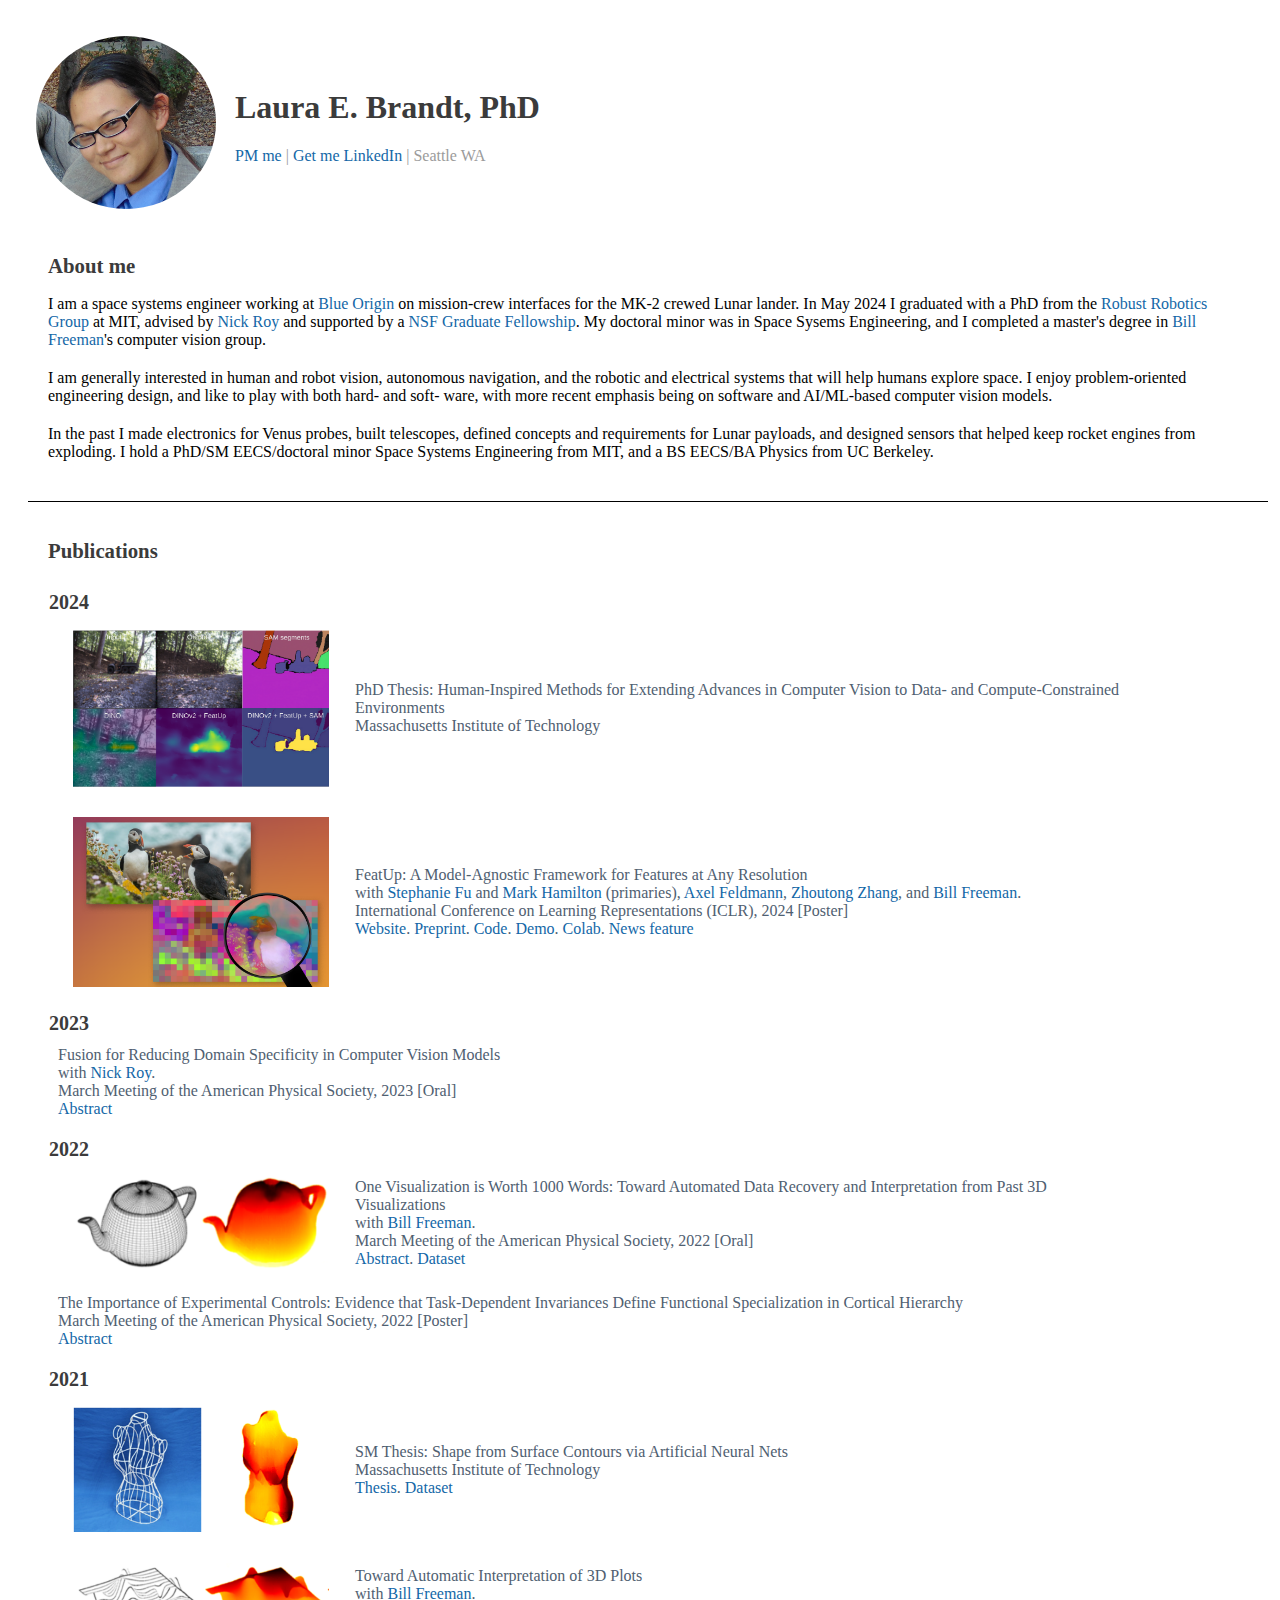
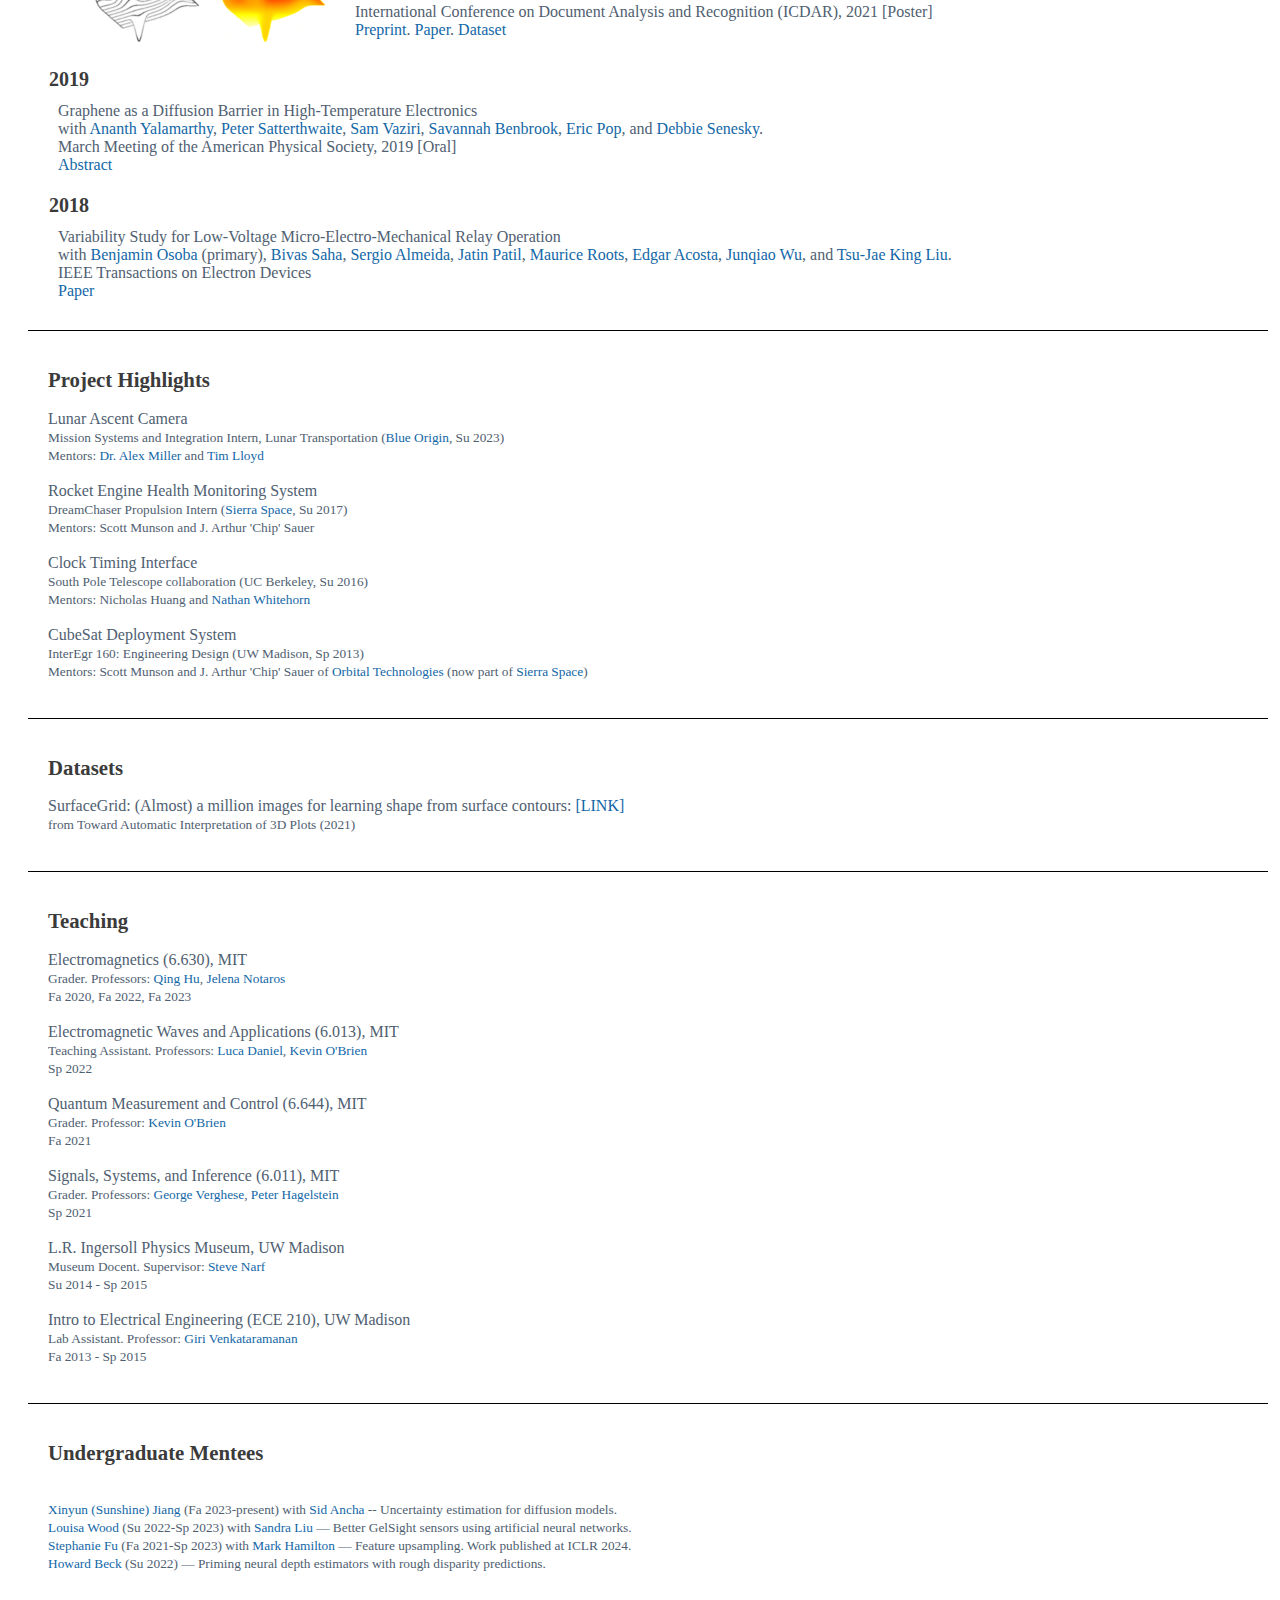
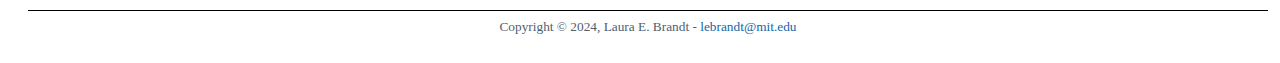
==== index.html @ 25452f6e "Minor change." ====
<!DOCTYPE html>
<html><head>
	<meta http-equiv="content-type" content="text/html; charset=UTF-8">

	<title>Laura E. Brandt</title>

	<!-- Meta tags -->
    <meta charset="utf-8">
    <meta name="viewport" content="width=device-width, initial-scale=1, shrink-to-fit=no">

    <!-- Bootstrap CSS -->
	<link href="index_files/css.css" rel="stylesheet">
	<link href="index_files/stylesheet.css" rel="stylesheet">
</head>

<body>
	<div id="container">
	<div class="section_div">
	
	<table id="personal_info">
		<tbody>
		<tr>
			<td><img class="photo_of_me" src="index_files/headshot.jpg" style="float:left; margin-right:15px" width="180px"></td>
			
			<td>
				<div id="DocInfo">
					<br>
					<h1>Laura E. Brandt, PhD</h1>
					<a href="mailto:drlebrandt@pm.me">PM me</a> |
					<a href="https://www.linkedin.com/in/lauraebrandt/">Get me LinkedIn</a> | 
					Seattle WA
				</div>
				<br>
			</td>
		</tr>
		</tbody>
	</table>

	<div class="section_div" id="about" style="white-space: normal">
	<h2>About me</h2>
	<p> 
	I am a space systems engineer working at <a href="https://www.blueorigin.com/about-blue/">Blue Origin</a> on mission-crew interfaces for the MK-2 crewed Lunar lander.
	In May 2024 I graduated with a PhD from the <a href="https://groups.csail.mit.edu/rrg/">Robust Robotics Group</a> at MIT,
	advised by <a href="https://aeroastro.mit.edu/people/nicholas-roy/">Nick Roy</a> and supported by a <a href="https://www.nsfgrfp.org/">NSF Graduate Fellowship</a>.
	My doctoral minor was in Space Sysems Engineering, and I completed a master's degree in <a href="https://billf.mit.edu/about/bio">Bill Freeman</a>'s computer vision group.
	
	</p><p>
	I am generally interested in human and robot vision, autonomous navigation, and the robotic and electrical systems that will help humans explore space.
	I enjoy problem-oriented engineering design, and like to play with both hard- and soft- ware, with more recent emphasis being on software and AI/ML-based computer vision models.
	</p><p>
	In the past I made electronics for Venus probes, built telescopes, defined concepts and requirements for Lunar payloads, and designed sensors that helped keep rocket engines from exploding.
	I hold a PhD/SM EECS/doctoral minor Space Systems Engineering from MIT, and a BS EECS/BA Physics from UC Berkeley.
	</p></div>
	
	<hr>
	
	<div class="section_div" id="papers">
		<h2>Publications</h2>

		<table class="pub_table">
		<tbody>
			<tr><td class="year_heading">2024</td></tr>
			<tr>
				<td class="pub_td1"><div class="teaser_img_div"><a><img class="teaser_img" src="index_files/diffunc.png"></a></div></td>
				<td class="pub_td2">
					<b>PhD Thesis: Human-Inspired Methods for Extending Advances in Computer Vision to Data- and Compute-Constrained Environments</b>
					<br>Massachusetts Institute of Technology
				</td>
			</tr>

			<tr>
				<td class="pub_td1"><div class="teaser_img_div"><a><img class="teaser_img" src="index_files/featup.png"></a></div></td>
				<td class="pub_td2">
					<b>FeatUp: A Model-Agnostic Framework for Features at Any Resolution</b>
					<br>with <a href="https://stephanie-fu.github.io/">Stephanie Fu</a> and <a href="https://mhamilton.net/">Mark Hamilton</a> (primaries), <a href="https://feldmann.nyc/">Axel Feldmann</a>, <a href="https://ztzhang.info/">Zhoutong Zhang</a>, and <a href="https://billf.mit.edu/about/bio">Bill Freeman</a>.
					<br>International Conference on Learning Representations (ICLR), 2024 [Poster]
					<br><a href="https://mhamilton.net/featup.html">Website</a>. 
					<a href="https://arxiv.org/abs/2403.10516">Preprint</a>. 
					<a href="https://github.com/mhamilton723/FeatUp">Code</a>. 
					<a href="https://huggingface.co/spaces/mhamilton723/FeatUp">Demo</a>. 
					<a href="https://colab.research.google.com/github/mhamilton723/FeatUp/blob/main/example_usage.ipynb">Colab</a>. 
					<a href="https://news.mit.edu/2024/featup-algorithm-unlocks-high-resolution-insights-computer-vision-0318">News feature</a>
				</td>
			</tr>
		</tbody>
		</table>

		<table class="pub_table">
		<tbody>
			<tr><td class="year_heading">2023</td></tr>
			<tr>
				<td class="pub_td2">
					<b>Fusion for Reducing Domain Specificity in Computer Vision Models</b>
					<br>with <a href="https://aeroastro.mit.edu/people/nicholas-roy/">Nick Roy</a>.
					<br>March Meeting of the American Physical Society, 2023 [Oral]
					<br><a href="https://meetings.aps.org/Meeting/MAR23/Session/M53.2">Abstract</a>
				</td>
			</tr>
		</tbody>
		</table>

		<table class="pub_table">
		<tbody>
			<tr><td class="year_heading">2022</td></tr>
			<tr>
				<td class="pub_td1"><div class="teaser_img_div"><a><img class="teaser_img" src="index_files/aps22-vis.png"></a></div></td>
				<td class="pub_td2">
					<b>One Visualization is Worth 1000 Words: Toward Automated Data Recovery and Interpretation from Past 3D Visualizations</b>
					<br>with <a href="https://billf.mit.edu/about/bio">Bill Freeman</a>.
					<br>March Meeting of the American Physical Society, 2022 [Oral]
					<br><a href="https://meetings.aps.org/Meeting/MAR22/Session/Q32.5">Abstract</a>.
					<a href="https://lebrandt.github.io/surface_grid.html">Dataset</a>
				</td>
			</tr>
		</tbody>
		</table>
		
		<table class="pub_table">
		<tbody>
			<tr>
				<td class="pub_td2">
					<b>The Importance of Experimental Controls: Evidence that 
Task-Dependent Invariances Define Functional Specialization in Cortical 
Hierarchy</b>
					<br>March Meeting of the American Physical Society, 2022 [Poster]
					<br><a href="https://meetings.aps.org/Meeting/MAR22/Session/N00.302">Abstract</a>
				</td>
			</tr>
		</tbody>
		</table>

		<table class="pub_table">
		<tbody>
			<tr><td class="year_heading">2021</td></tr>
			<tr>
				<td class="pub_td1"><div class="teaser_img_div"><a><img class="teaser_img" src="index_files/masters21.png"></a></div></td>
				<td class="pub_td2">
					<b>SM Thesis: Shape from Surface Contours via Artificial Neural Nets</b>
					<br>Massachusetts Institute of Technology
					<br><a href="https://dspace.mit.edu/handle/1721.1/139532">Thesis</a>.
					<a href="https://lebrandt.github.io/surface_grid.html">Dataset</a>
				</td>
			</tr>
			
			<tr>
				<td class="pub_td1"><div class="teaser_img_div"><a><img class="teaser_img" src="index_files/icdar21.png"></a></div></td>
				<td class="pub_td2">
					<b>Toward Automatic Interpretation of 3D Plots</b>
					<br>with <a href="https://billf.mit.edu/about/bio">Bill Freeman</a>.
					<br>International Conference on Document Analysis and Recognition (ICDAR), 2021 [Poster]
					<br><a href="https://arxiv.org/abs/2106.07627v1">Preprint</a>. 
					<a href="https://link.springer.com/chapter/10.1007/978-3-030-86331-9_3">Paper</a>.
					<a href="https://lebrandt.github.io/surface_grid.html">Dataset</a>
				</td>
			</tr>
		</tbody>
		</table>
	

		<table class="pub_table">
		<tbody>
			<tr><td class="year_heading">2019</td></tr>
			<tr>
				<td class="pub_td2">
					<b>Graphene as a Diffusion Barrier in High-Temperature Electronics</b>
					<br>with <a href="https://www.linkedin.com/in/ananth-saran-yalamarthy-47b1ba44/">Ananth Yalamarthy</a>,
					<a href="https://scholar.google.com/citations?user=F2oBnN8AAAAJ">Peter Satterthwaite</a>,
					<a href="https://www.linkedin.com/in/sam-vaziri-70526030">Sam Vaziri</a>,
					<a href="https://www.linkedin.com/in/savannaheisner/">Savannah Benbrook</a>,
					<a href="https://profiles.stanford.edu/epop">Eric Pop</a>,
					and <a href="https://profiles.stanford.edu/debbie-senesky">Debbie Senesky</a>.
					<br>March Meeting of the American Physical Society, 2019 [Oral]
					<br><a href="https://meetings.aps.org/Meeting/MAR19/Session/E17.4">Abstract</a>
				</td>
			</tr>
			
			<tr><td class="year_heading">2018</td></tr>
			<tr>
				<td class="pub_td2">
					<b>Variability Study for Low-Voltage Micro-Electro-Mechanical Relay Operation</b>
					<br>with <a href="https://www.linkedin.com/in/benjaminosoba/">Benjamin Osoba</a> (primary),
					<a href="https://www.jncasr.ac.in/faculty/bsaha">Bivas Saha</a>,
					<a href="https://www.linkedin.com/in/sergio-f-almeida">Sergio Almeida</a>,
					<a href="https://www.linkedin.com/in/jatinjpatil/">Jatin Patil</a>,
					<a href="https://www.linkedin.com/in/mauriceroots/">Maurice Roots</a>,
					<a href="https://www.linkedin.com/in/edgar-acosta-826629100/">Edgar Acosta</a>,
					<a href="https://wu.mse.berkeley.edu/junqiaowu.html">Junqiao Wu</a>,
					and <a href="https://people.eecs.berkeley.edu/~tking/">Tsu-Jae King Liu</a>.
					<br>IEEE Transactions on Electron Devices
					<br><a href="https://ieeexplore.ieee.org/abstract/document/8302855">Paper</a>
				</td>
			</tr>
		</tbody>
		</table>
	</div>
	
	<hr>

	<div class="section_div" id="projects">
		<h2>Project Highlights</h2>

		<span style="font-size: 12pt;">
			<b>Lunar Ascent Camera</b><br>
		</span>
		<span style="font-size: 10pt;">
			Mission Systems and Integration Intern, Lunar Transportation (<a href="https://www.blueorigin.com/">Blue Origin</a>, Su 2023)<br>
			Mentors: <a href="https://www.linkedin.com/in/alexanderdukemiller/">Dr. Alex Miller</a> and <a href="https://www.linkedin.com/in/timlloydrockets/">Tim Lloyd</a><br><br>
		</span>

		<span style="font-size: 12pt;">
			<b>Rocket Engine Health Monitoring System</b><br>
		</span>
		<span style="font-size: 10pt;">
			DreamChaser Propulsion Intern (<a href="https://www.sierraspace.com/">Sierra Space</a>, Su 2017)<br>
			Mentors: Scott Munson and J. Arthur 'Chip' Sauer<br><br>
		</span>
		
		<span style="font-size: 12pt;">
			<b>Clock Timing Interface</b><br>
		</span>
		<span style="font-size: 10pt;">
			South Pole Telescope collaboration (UC Berkeley, Su 2016)<br>
			Mentors: Nicholas Huang and <a href="https://www.pa.ucla.edu/faculty-websites/whitehorn.html_back">Nathan Whitehorn</a><br><br>
		</span>

		<span style="font-size: 12pt;">
			<b>CubeSat Deployment System</b><br>
		</span>
		<span style="font-size: 10pt;">
			InterEgr 160: Engineering Design (UW Madison, Sp 2013)<br>
			Mentors: Scott Munson and J. Arthur 'Chip' Sauer of <a href="https://www.linkedin.com/company/orbital-technologies/">Orbital Technologies</a> (now part of <a href="https://www.sierraspace.com/">Sierra Space</a>)<br><br>
		</span>
	</div>

	<hr>

	<div class="section_div" id="dsets">
		<h2>Datasets</h2>

		<span style="font-size: 12pt;">
			<b>SurfaceGrid: (Almost) a million images for learning shape from surface contours</b>: 
			<a href="https://lebrandt.github.io/surface_grid.html">[LINK]</a><br>
		</span>
		<span style="font-size: 10pt;">
			from Toward Automatic Interpretation of 3D Plots (2021)<br><br>
		</span>
	</div>
	
	<hr>

	<div class="section_div" id="teaching">
		<h2>Teaching</h2>
		
		<span style="font-size: 12pt;">
			<b>Electromagnetics (6.630)</b>, MIT<br>
		</span>
		<span style="font-size: 10pt;">
				Grader. Professors: <a href="https://www.rle.mit.edu/people/directory/qing-hu/">Qing Hu</a>, <a href="https://web.mit.edu/notaros/www/team.html/">Jelena Notaros</a><br>
				Fa 2020, Fa 2022, Fa 2023<br><br>
		</span>

		<span style="font-size: 12pt;">
			<b>Electromagnetic Waves and Applications (6.013)</b>, MIT
		</span>
		<span style="font-size: 10pt;">
				<br>Teaching Assistant. Professors: <a href="https://www.eecs.mit.edu/people/luca-daniel/">Luca Daniel</a>, <a href="https://qce.mit.edu/people.html">Kevin O'Brien</a>
				<br>Sp 2022<br><br>
		</span>
		
		<span style="font-size: 12pt;">
			<b>Quantum Measurement and Control (6.644)</b>, MIT<br>
		</span>
		<span style="font-size: 10pt;">
				Grader. Professor: <a href="https://qce.mit.edu/people.html">Kevin O'Brien</a><br>
				Fa 2021<br><br>
		</span>
		
		<span style="font-size: 12pt;">
			<b>Signals, Systems, and Inference (6.011)</b>, MIT<br>
		</span>
		<span style="font-size: 10pt;">
				Grader. Professors: <a href="https://www.rle.mit.edu/bio-verghese/">George Verghese</a>, <a href="https://www.rle.mit.edu/people/directory/peter-hagelstein/">Peter Hagelstein</a><br>
				Sp 2021<br><br>
		</span>
		
		<span style="font-size: 12pt;">
			<b>L.R. Ingersoll Physics Museum</b>, UW Madison<br>
		</span>
		<span style="font-size: 10pt;">
				Museum Docent. Supervisor: <a href="https://www.linkedin.com/in/steve-narf-b4662939">Steve Narf</a><br>
				Su 2014 - Sp 2015<br><br>
		</span>
		
		<span style="font-size: 12pt;">
			<b>Intro to Electrical Engineering (ECE 210)</b>, UW Madison<br>
		</span>
		<span style="font-size: 10pt;">
				Lab Assistant. Professor: <a href="https://directory.engr.wisc.edu/ece/faculty/venkataramanan_giri">Giri Venkataramanan</a><br>
				Fa 2013 - Sp 2015<br><br>
		</span>
	</div>

	<hr>

	<div class="section_div" id="urops">
		<h2>Undergraduate Mentees</h2>

		<span style="font-size: 10pt;">
			<br><a href="https://www.linkedin.com/in/sunshine-xinyun-jiang-6449521a4/">Xinyun (Sunshine) Jiang</a> (Fa 2023-present) with <a href="https://siddancha.github.io/">Sid Ancha</a> -- Uncertainty estimation for diffusion models.
				<br><a href="https://www.linkedin.com/in/louisa-wood-046b38193/">Louisa Wood</a> (Su 2022-Sp 2023) with <a href="https://www.csail.mit.edu/person/sandra-liu">Sandra Liu</a> — Better GelSight sensors using artificial neural networks.
				<br><a href="https://stephanie-fu.github.io/">Stephanie Fu</a> (Fa 2021-Sp 2023) with <a href="https://mhamilton.net/">Mark Hamilton</a>  — Feature upsampling. Work published at ICLR 2024.
				<br><a href="https://github.com/howard-beck">Howard Beck</a> (Su 2022) — Priming neural depth estimators with rough disparity predictions.<br><br>
		</span>
	</div>

	<hr>
	
	<div style="font-size: 10pt; text-align: center;">
		Copyright © 2024, Laura E. Brandt - <a href="mailto:lebrandt@mit.edu">lebrandt@mit.edu</a>
	</div>
	
	</div>
	</div>	


<protonpass-root-35b4 data-protonpass-role="root"></protonpass-root-35b4></body></html>
---- index_files/css.css ----
/* vietnamese */
@font-face {
  font-family: 'Muli';
  font-style: italic;
  font-weight: 400;
  src: url(https://fonts.gstatic.com/s/muli/v22/7Aujp_0qiz-afTfcIyoiGtm2P0wG05Fz4eWVw0iC.woff2) format('woff2');
  unicode-range: U+0102-0103, U+0110-0111, U+0128-0129, U+0168-0169, U+01A0-01A1, U+01AF-01B0, U+1EA0-1EF9, U+20AB;
}
/* latin-ext */
@font-face {
  font-family: 'Muli';
  font-style: italic;
  font-weight: 400;
  src: url(https://fonts.gstatic.com/s/muli/v22/7Aujp_0qiz-afTfcIyoiGtm2P0wG05Fz4eSVw0iC.woff2) format('woff2');
  unicode-range: U+0100-024F, U+0259, U+1E00-1EFF, U+2020, U+20A0-20AB, U+20AD-20CF, U+2113, U+2C60-2C7F, U+A720-A7FF;
}
/* latin */
@font-face {
  font-family: 'Muli';
  font-style: italic;
  font-weight: 400;
  src: url(https://fonts.gstatic.com/s/muli/v22/7Aujp_0qiz-afTfcIyoiGtm2P0wG05Fz4eqVww.woff2) format('woff2');
  unicode-range: U+0000-00FF, U+0131, U+0152-0153, U+02BB-02BC, U+02C6, U+02DA, U+02DC, U+2000-206F, U+2074, U+20AC, U+2122, U+2191, U+2193, U+2212, U+2215, U+FEFF, U+FFFD;
}
/* vietnamese */
@font-face {
  font-family: 'Muli';
  font-style: normal;
  font-weight: 400;
  src: url(https://fonts.gstatic.com/s/muli/v22/7Aulp_0qiz-aVz7u3PJLcUMYOFnOkEk40eiNxw.woff2) format('woff2');
  unicode-range: U+0102-0103, U+0110-0111, U+0128-0129, U+0168-0169, U+01A0-01A1, U+01AF-01B0, U+1EA0-1EF9, U+20AB;
}
/* latin-ext */
@font-face {
  font-family: 'Muli';
  font-style: normal;
  font-weight: 400;
  src: url(https://fonts.gstatic.com/s/muli/v22/7Aulp_0qiz-aVz7u3PJLcUMYOFnOkEk50eiNxw.woff2) format('woff2');
  unicode-range: U+0100-024F, U+0259, U+1E00-1EFF, U+2020, U+20A0-20AB, U+20AD-20CF, U+2113, U+2C60-2C7F, U+A720-A7FF;
}
/* latin */
@font-face {
  font-family: 'Muli';
  font-style: normal;
  font-weight: 400;
  src: url(https://fonts.gstatic.com/s/muli/v22/7Aulp_0qiz-aVz7u3PJLcUMYOFnOkEk30eg.woff2) format('woff2');
  unicode-range: U+0000-00FF, U+0131, U+0152-0153, U+02BB-02BC, U+02C6, U+02DA, U+02DC, U+2000-206F, U+2074, U+20AC, U+2122, U+2191, U+2193, U+2212, U+2215, U+FEFF, U+FFFD;
}
---- index_files/stylesheet.css ----
body
{
	width:100%;
	text-align: justify;
	font-family: 'sans-serif';
	font-weight: 300;
	font-size:16px;
	background-color: #FFFFFF;
	color: #4F6071;
	display: -webkit-flex; /* Safari */
	-webkit-flex-wrap: wrap; /* Safari 6.1+ */
	display: flex;
	flex-wrap: wrap;
}
hr
{
	border: 0;
	height: 1px;
	background-image: linear-gradient(to right, rgba(0, 0, 0, 1), rgba(0, 0, 0, 1), rgba(0, 0, 0, 1));
}
table
{
	padding: 5px;
}

table.pub_table,td.pub_td2,td.pub_td1
{
	border-collapse: collapse;
	border-bottom: 0px solid #9B9B9B;
	padding-bottom: 10px;
	padding-top: 10px;
	padding-left: 10px;
	width: 90%;
}
td.pub_td1
{
	width: 10%;
}
td.pub_td2
{
	width: 80%;
}
td.year_heading
{
	color: #3B3B3B;
	font-weight: 700;
	font-size:20px;
	padding-top:10px;
}
tr {
	background-color: #FFF;
}

div#container
{
	margin-left: auto;
	margin-right: auto;
	width: 100%;
	text-align: left;
	position: relative;
	background-color: #FFF;
}
div#DocInfo
{
	color: #9B9B9B;
	height: 128px;
}
h4,h3,h2,h1
{
	color: #3B3B3B;
}
h2
{
	font-size:130%;
}
p
{
	color: #000;
	margin-bottom: 20px;
}
p.caption
{
	color: #9B9B9B;
	text-align: left;
	width: 600px;
	font:11px helvetica,sans-serif;
}
p.caption2
{
	color: #9B9B9B;
	text-align: left;
	width: 800px;
	font:11px helvetica,sans-serif;
}
#header_img
{
	position: absolute;
	top: 0px; right: 0px;
}
a:link,a:visited
{
	color: #1367a7;
	text-decoration: none;
}
.section_div {
	background-color: #FFF;
	padding: 10px 10px 10px 10px;
	margin: 10px 10px 10px 10px;
	//border: 1px solid #AAA;
}
body {
	background-color: #FFF;
}
#personal_info {
	background-color: #FFF;
}
img.teaser_img {
	width: 256px;
	display: block;
	margin-left: auto;
	margin-right: auto;
	margin-top: 5px;
	margin-bottom: 5px;
	border: 0px solid black
}
img.photo_of_me {
	border-radius: 50%;;
}
div.teaser_img_div {
	width: 286px;
}
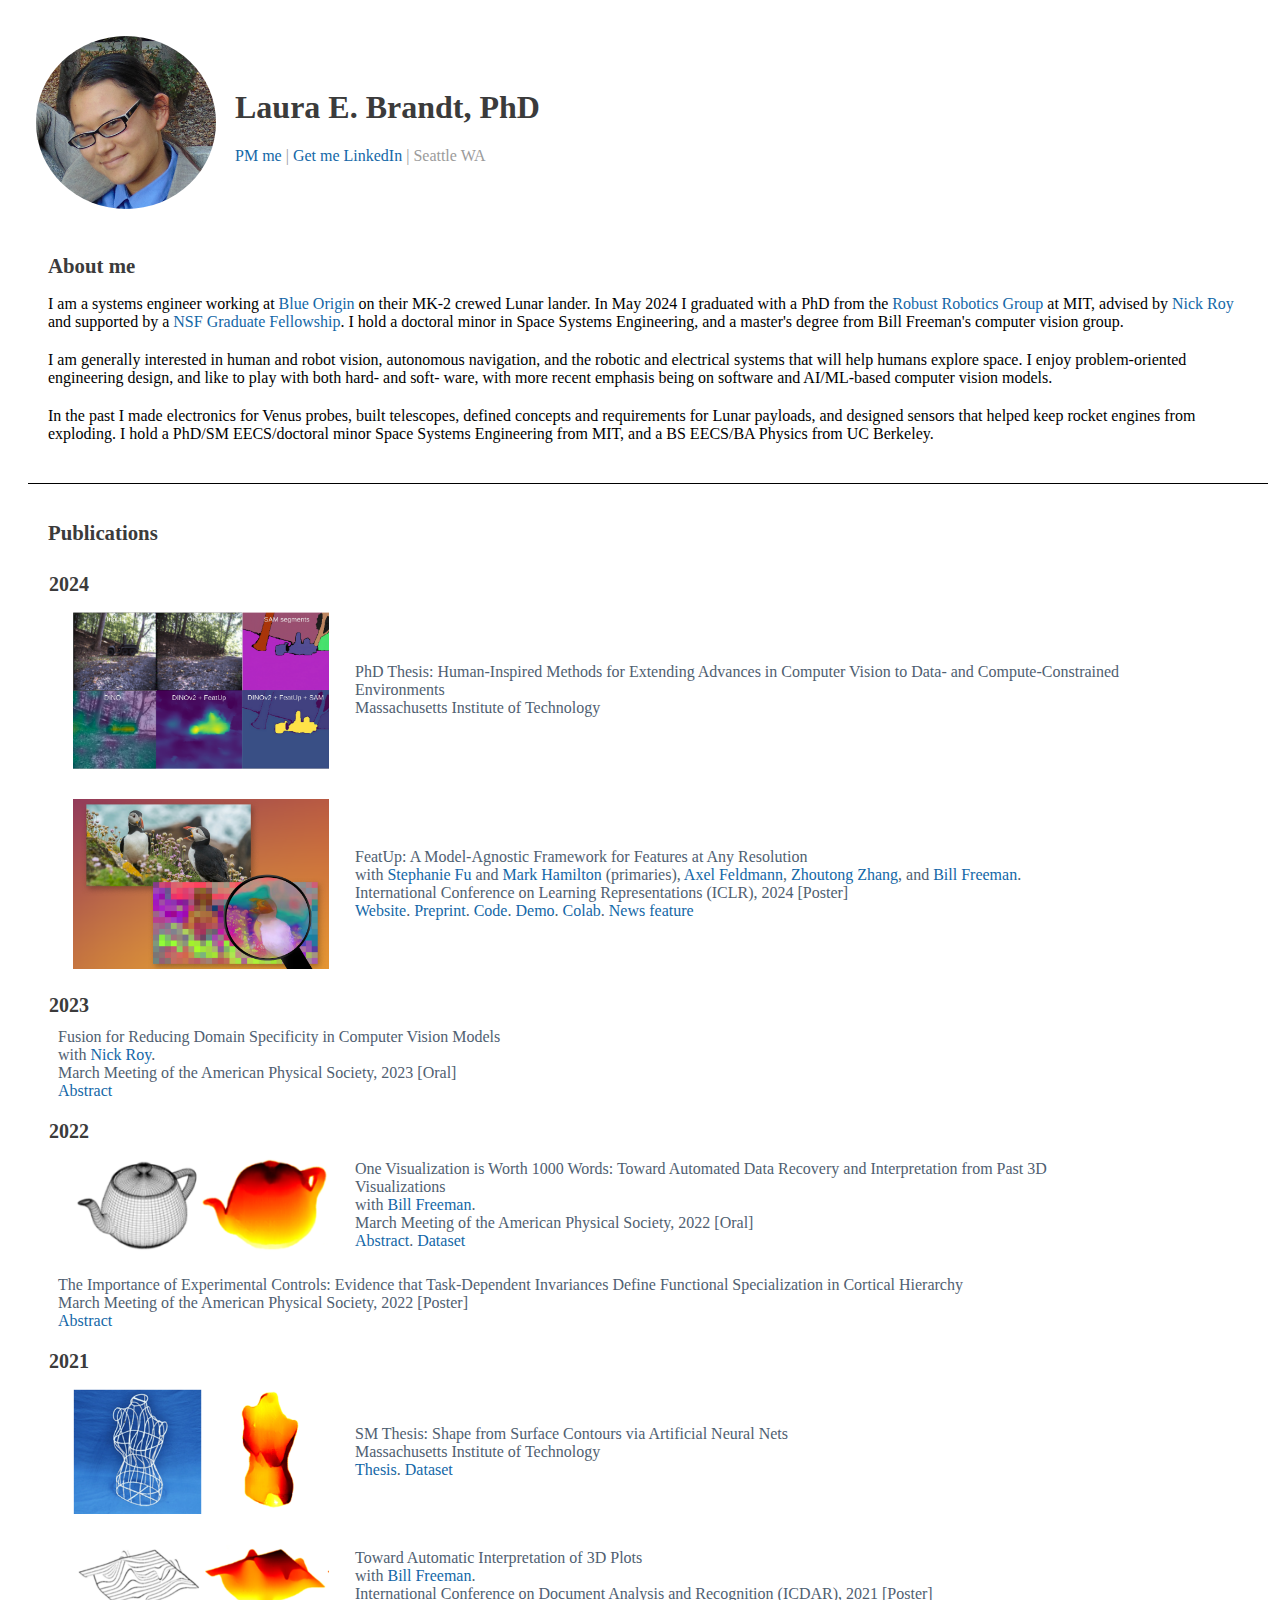
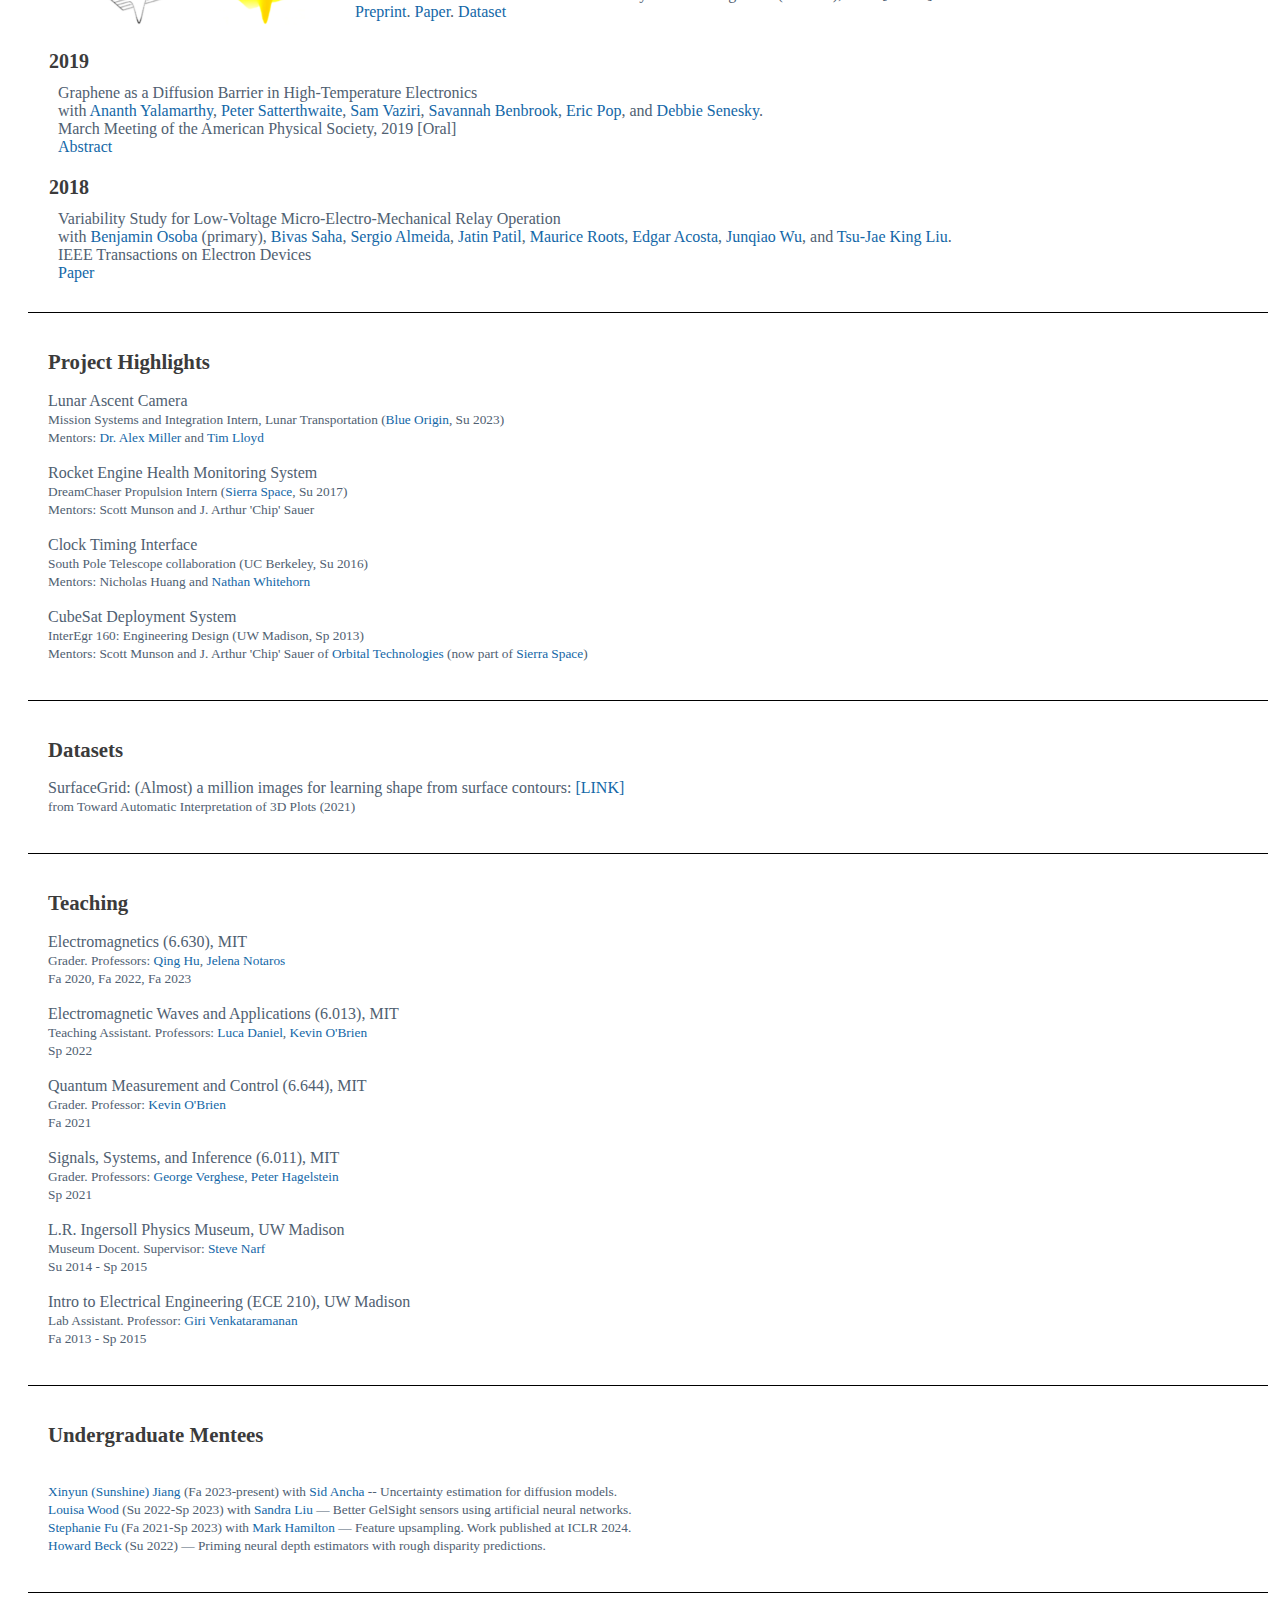
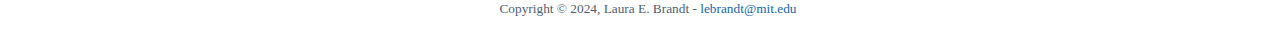
==== commit 22cedcf9: "Update bio again." ====
--- a/index.html
+++ b/index.html
@@ -39,10 +39,10 @@
 	<div class="section_div" id="about" style="white-space: normal">
 	<h2>About me</h2>
 	<p> 
-	I am a space systems engineer working at <a href="https://www.blueorigin.com/about-blue/">Blue Origin</a> on mission-crew interfaces for the MK-2 crewed Lunar lander.
+	I am a systems engineer working at <a href="https://www.blueorigin.com/about-blue/">Blue Origin</a> on their MK-2 crewed Lunar lander.
 	In May 2024 I graduated with a PhD from the <a href="https://groups.csail.mit.edu/rrg/">Robust Robotics Group</a> at MIT,
 	advised by <a href="https://aeroastro.mit.edu/people/nicholas-roy/">Nick Roy</a> and supported by a <a href="https://www.nsfgrfp.org/">NSF Graduate Fellowship</a>.
-	My doctoral minor was in Space Sysems Engineering, and I completed a master's degree in <a href="https://billf.mit.edu/about/bio">Bill Freeman</a>'s computer vision group.
+	I hold a doctoral minor in Space Systems Engineering, and a master's degree from Bill Freeman's computer vision group.
 	
 	</p><p>
 	I am generally interested in human and robot vision, autonomous navigation, and the robotic and electrical systems that will help humans explore space.
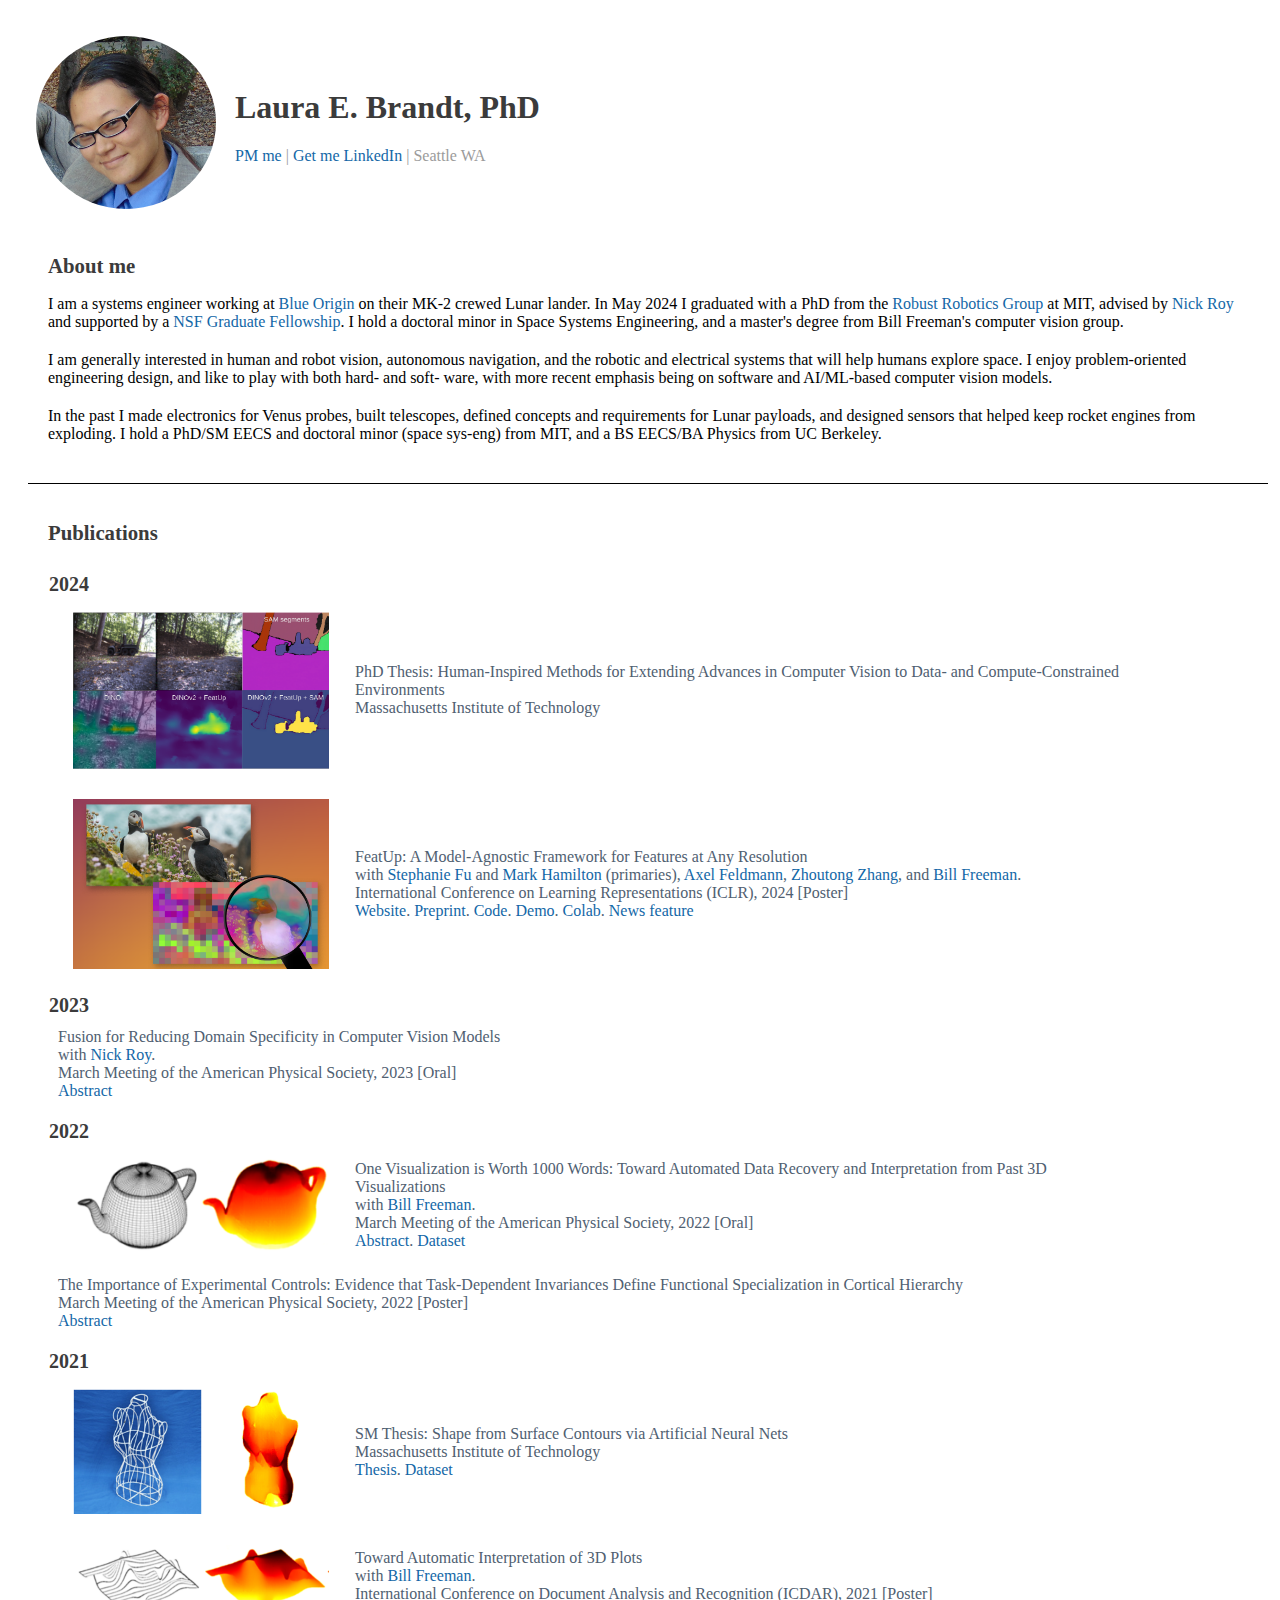
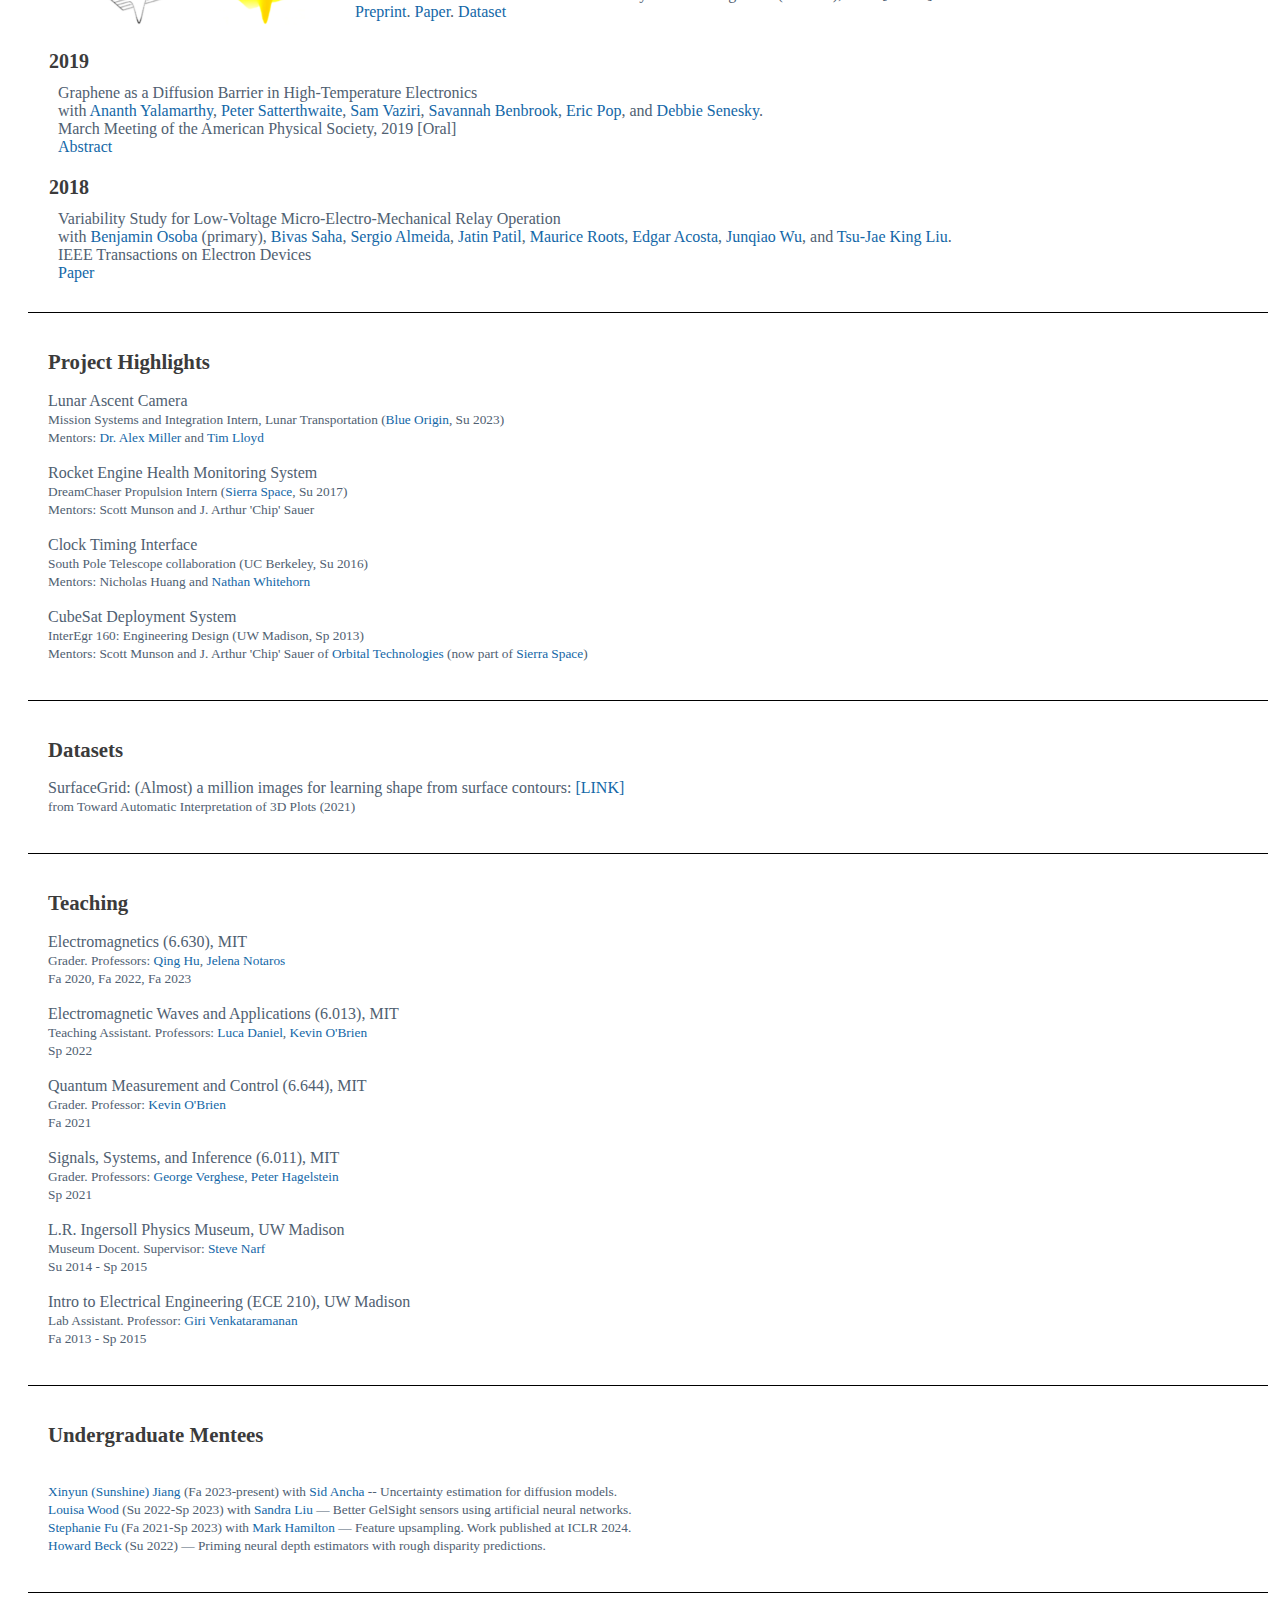
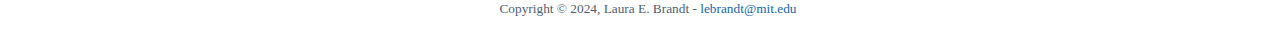
==== commit ca3c260c: "Update bio again." ====
--- a/index.html
+++ b/index.html
@@ -49,7 +49,7 @@
 	I enjoy problem-oriented engineering design, and like to play with both hard- and soft- ware, with more recent emphasis being on software and AI/ML-based computer vision models.
 	</p><p>
 	In the past I made electronics for Venus probes, built telescopes, defined concepts and requirements for Lunar payloads, and designed sensors that helped keep rocket engines from exploding.
-	I hold a PhD/SM EECS/doctoral minor Space Systems Engineering from MIT, and a BS EECS/BA Physics from UC Berkeley.
+	I hold a PhD/SM EECS and doctoral minor (space sys-eng) from MIT, and a BS EECS/BA Physics from UC Berkeley.
 	</p></div>
 	
 	<hr>
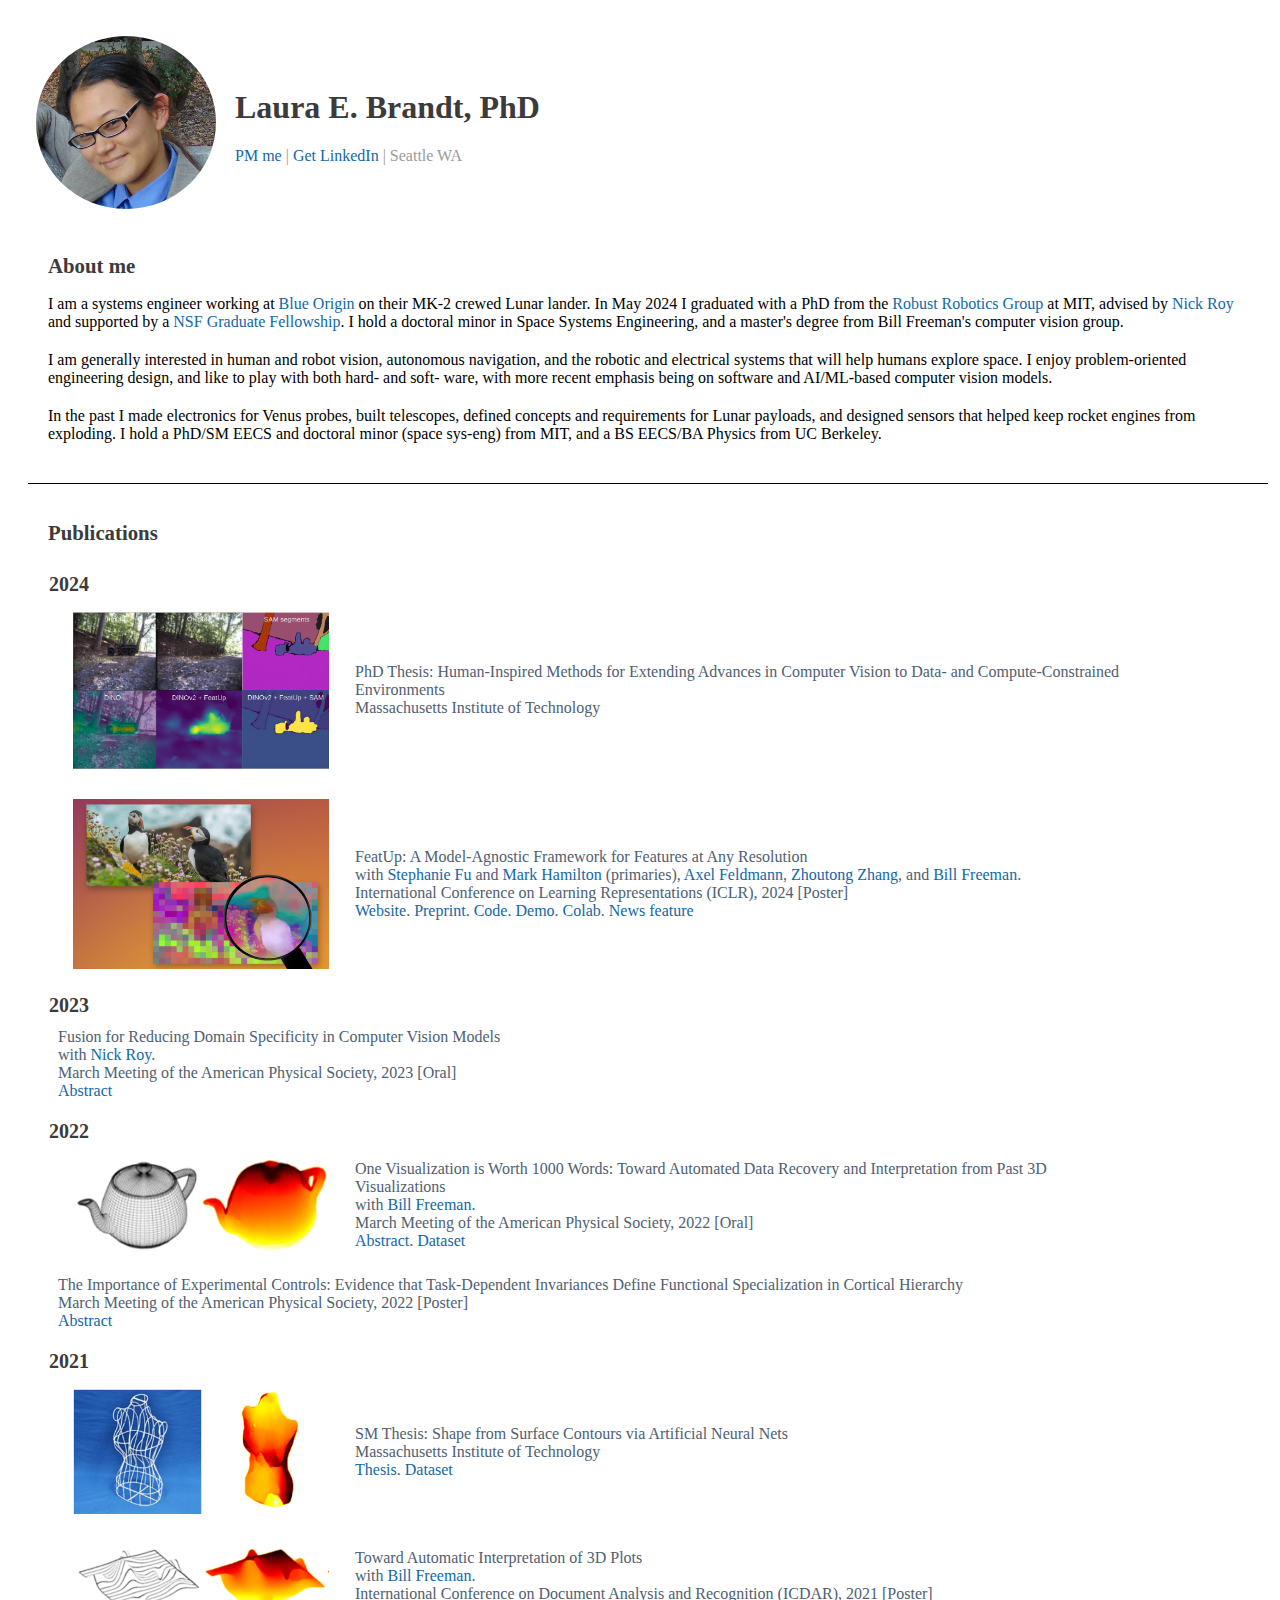
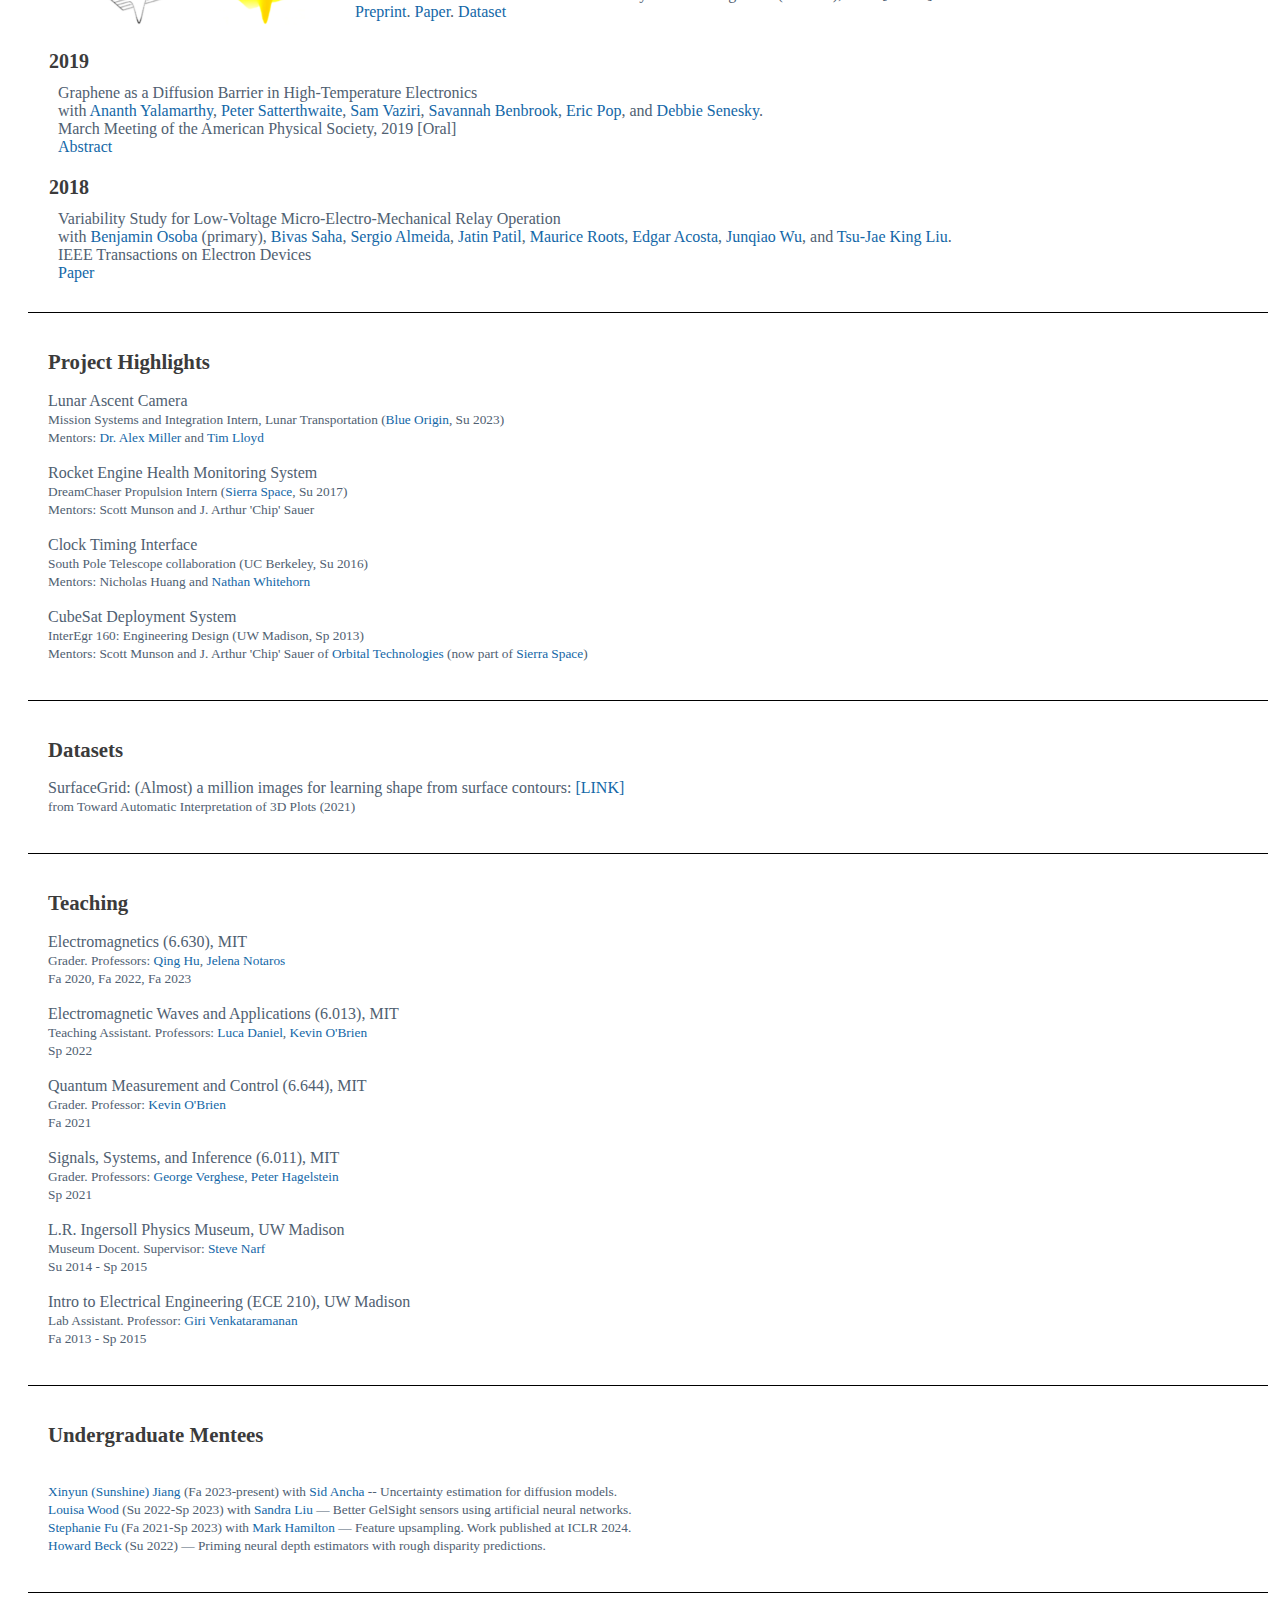
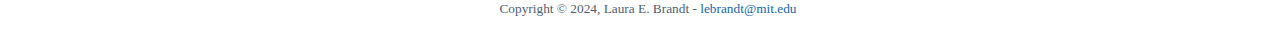
==== commit 2b6400d7: "Smoll edit." ====
--- a/index.html
+++ b/index.html
@@ -27,7 +27,7 @@
 					<br>
 					<h1>Laura E. Brandt, PhD</h1>
 					<a href="mailto:drlebrandt@pm.me">PM me</a> |
-					<a href="https://www.linkedin.com/in/lauraebrandt/">Get me LinkedIn</a> | 
+					<a href="https://www.linkedin.com/in/lauraebrandt/">Get LinkedIn</a> | 
 					Seattle WA
 				</div>
 				<br>
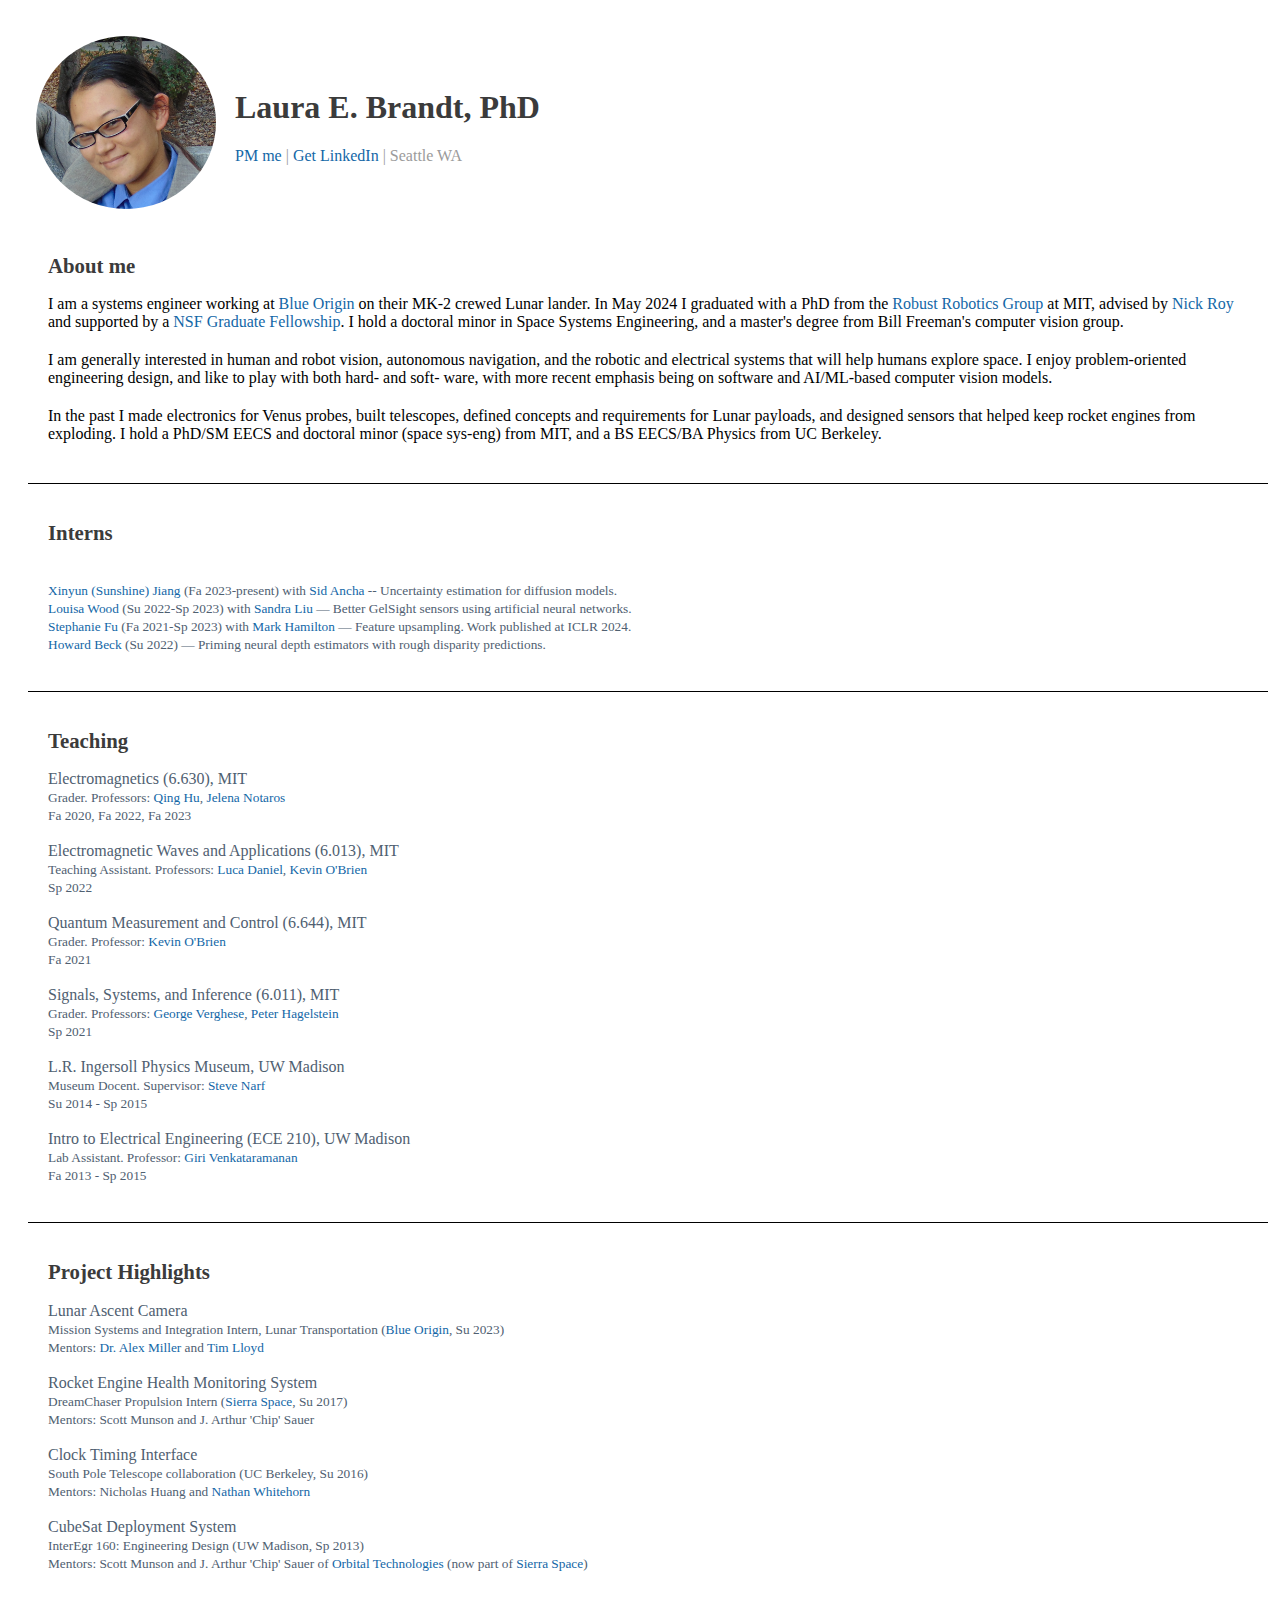
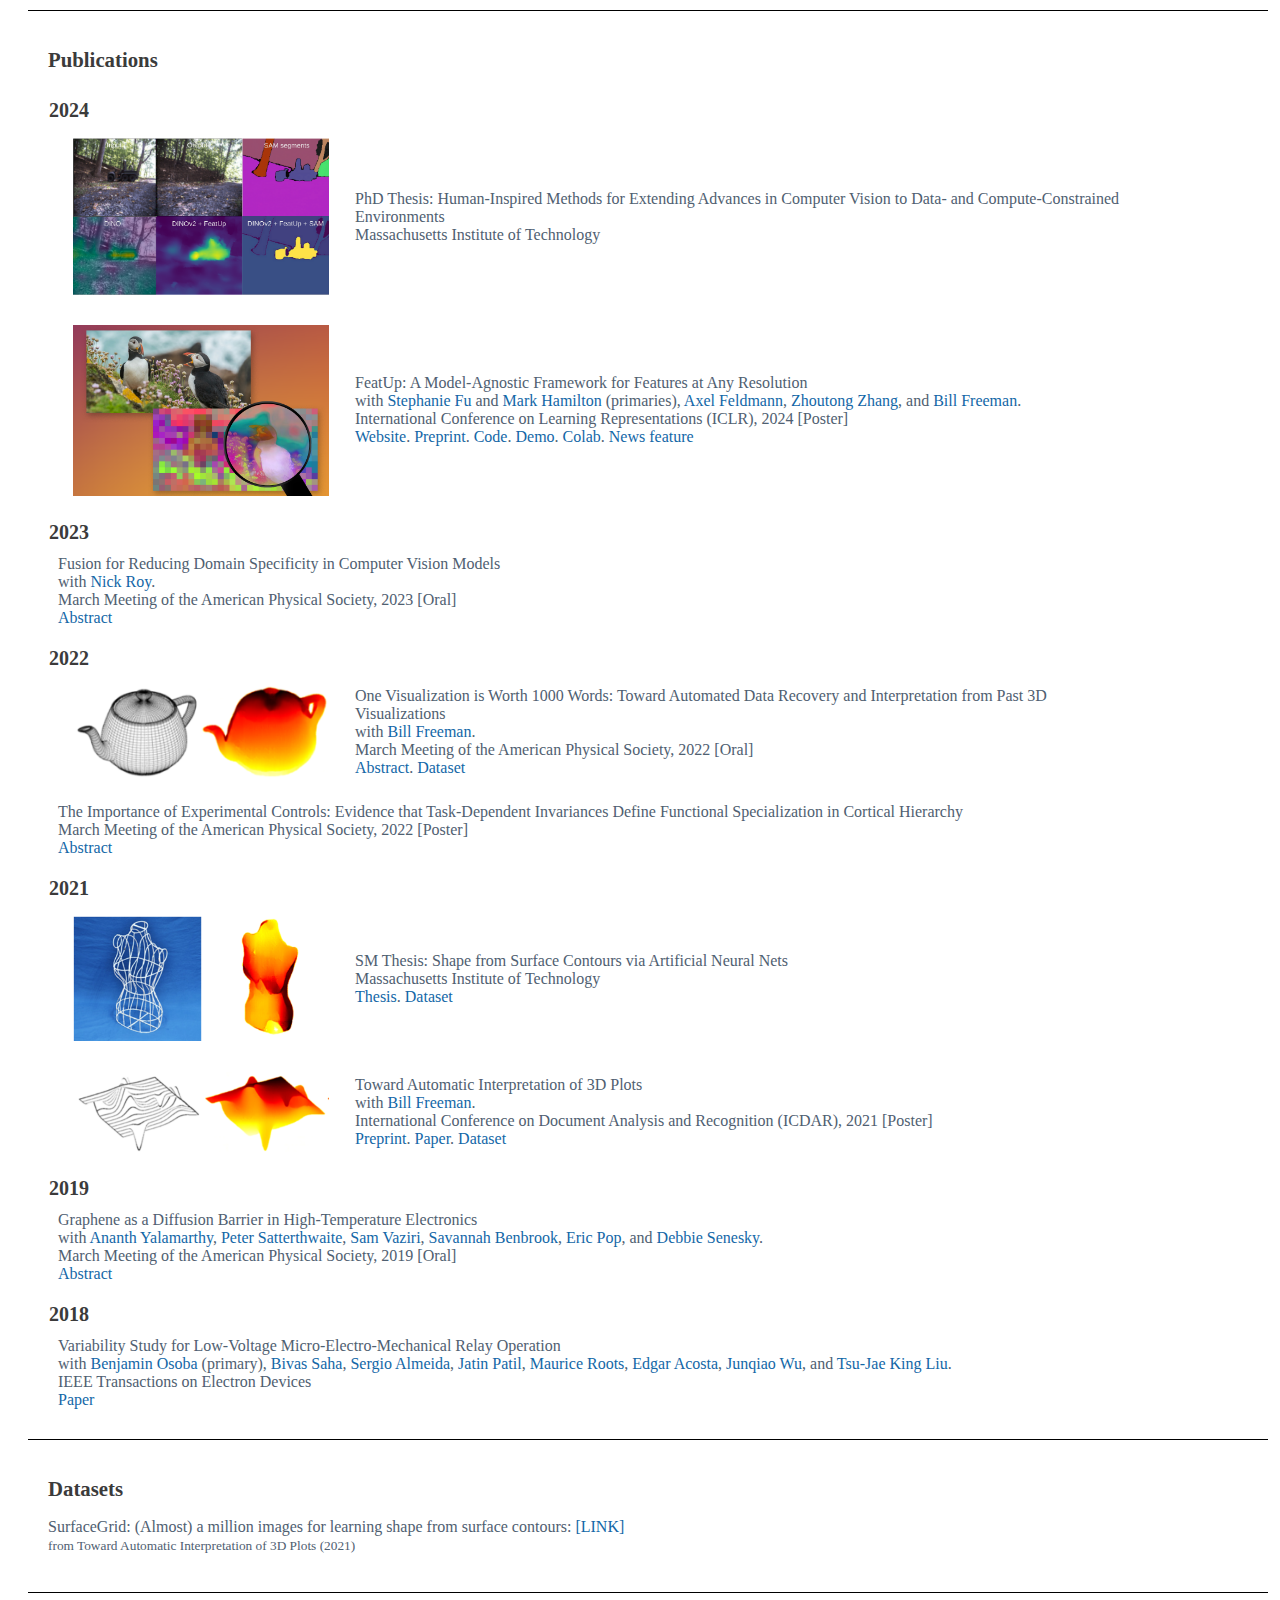
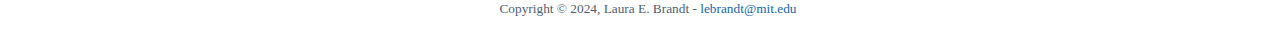
==== commit 574cda81: "Reorganisation." ====
--- a/index.html
+++ b/index.html
@@ -53,7 +53,112 @@
 	</p></div>
 	
 	<hr>
-	
+
+	<div class="section_div" id="urops">
+		<h2>Interns</h2>
+
+		<span style="font-size: 10pt;">
+			<br><a href="https://www.linkedin.com/in/sunshine-xinyun-jiang-6449521a4/">Xinyun (Sunshine) Jiang</a> (Fa 2023-present) with <a href="https://siddancha.github.io/">Sid Ancha</a> -- Uncertainty estimation for diffusion models.
+			<br><a href="https://www.linkedin.com/in/louisa-wood-046b38193/">Louisa Wood</a> (Su 2022-Sp 2023) with <a href="https://www.csail.mit.edu/person/sandra-liu">Sandra Liu</a> — Better GelSight sensors using artificial neural networks.
+			<br><a href="https://stephanie-fu.github.io/">Stephanie Fu</a> (Fa 2021-Sp 2023) with <a href="https://mhamilton.net/">Mark Hamilton</a>  — Feature upsampling. Work published at ICLR 2024.
+			<br><a href="https://github.com/howard-beck">Howard Beck</a> (Su 2022) — Priming neural depth estimators with rough disparity predictions.<br><br>
+		</span>
+	</div>
+
+	<hr>
+
+	<div class="section_div" id="teaching">
+		<h2>Teaching</h2>
+		
+		<span style="font-size: 12pt;">
+			<b>Electromagnetics (6.630)</b>, MIT<br>
+		</span>
+		<span style="font-size: 10pt;">
+				Grader. Professors: <a href="https://www.rle.mit.edu/people/directory/qing-hu/">Qing Hu</a>, <a href="https://web.mit.edu/notaros/www/team.html/">Jelena Notaros</a><br>
+				Fa 2020, Fa 2022, Fa 2023<br><br>
+		</span>
+
+		<span style="font-size: 12pt;">
+			<b>Electromagnetic Waves and Applications (6.013)</b>, MIT
+		</span>
+		<span style="font-size: 10pt;">
+				<br>Teaching Assistant. Professors: <a href="https://www.eecs.mit.edu/people/luca-daniel/">Luca Daniel</a>, <a href="https://qce.mit.edu/people.html">Kevin O'Brien</a>
+				<br>Sp 2022<br><br>
+		</span>
+		
+		<span style="font-size: 12pt;">
+			<b>Quantum Measurement and Control (6.644)</b>, MIT<br>
+		</span>
+		<span style="font-size: 10pt;">
+				Grader. Professor: <a href="https://qce.mit.edu/people.html">Kevin O'Brien</a><br>
+				Fa 2021<br><br>
+		</span>
+		
+		<span style="font-size: 12pt;">
+			<b>Signals, Systems, and Inference (6.011)</b>, MIT<br>
+		</span>
+		<span style="font-size: 10pt;">
+				Grader. Professors: <a href="https://www.rle.mit.edu/bio-verghese/">George Verghese</a>, <a href="https://www.rle.mit.edu/people/directory/peter-hagelstein/">Peter Hagelstein</a><br>
+				Sp 2021<br><br>
+		</span>
+		
+		<span style="font-size: 12pt;">
+			<b>L.R. Ingersoll Physics Museum</b>, UW Madison<br>
+		</span>
+		<span style="font-size: 10pt;">
+				Museum Docent. Supervisor: <a href="https://www.linkedin.com/in/steve-narf-b4662939">Steve Narf</a><br>
+				Su 2014 - Sp 2015<br><br>
+		</span>
+		
+		<span style="font-size: 12pt;">
+			<b>Intro to Electrical Engineering (ECE 210)</b>, UW Madison<br>
+		</span>
+		<span style="font-size: 10pt;">
+				Lab Assistant. Professor: <a href="https://directory.engr.wisc.edu/ece/faculty/venkataramanan_giri">Giri Venkataramanan</a><br>
+				Fa 2013 - Sp 2015<br><br>
+		</span>
+	</div>
+
+	<hr>
+
+	<div class="section_div" id="projects">
+		<h2>Project Highlights</h2>
+
+		<span style="font-size: 12pt;">
+			<b>Lunar Ascent Camera</b><br>
+		</span>
+		<span style="font-size: 10pt;">
+			Mission Systems and Integration Intern, Lunar Transportation (<a href="https://www.blueorigin.com/">Blue Origin</a>, Su 2023)<br>
+			Mentors: <a href="https://www.linkedin.com/in/alexanderdukemiller/">Dr. Alex Miller</a> and <a href="https://www.linkedin.com/in/timlloydrockets/">Tim Lloyd</a><br><br>
+		</span>
+
+		<span style="font-size: 12pt;">
+			<b>Rocket Engine Health Monitoring System</b><br>
+		</span>
+		<span style="font-size: 10pt;">
+			DreamChaser Propulsion Intern (<a href="https://www.sierraspace.com/">Sierra Space</a>, Su 2017)<br>
+			Mentors: Scott Munson and J. Arthur 'Chip' Sauer<br><br>
+		</span>
+		
+		<span style="font-size: 12pt;">
+			<b>Clock Timing Interface</b><br>
+		</span>
+		<span style="font-size: 10pt;">
+			South Pole Telescope collaboration (UC Berkeley, Su 2016)<br>
+			Mentors: Nicholas Huang and <a href="https://www.pa.ucla.edu/faculty-websites/whitehorn.html_back">Nathan Whitehorn</a><br><br>
+		</span>
+
+		<span style="font-size: 12pt;">
+			<b>CubeSat Deployment System</b><br>
+		</span>
+		<span style="font-size: 10pt;">
+			InterEgr 160: Engineering Design (UW Madison, Sp 2013)<br>
+			Mentors: Scott Munson and J. Arthur 'Chip' Sauer of <a href="https://www.linkedin.com/company/orbital-technologies/">Orbital Technologies</a> (now part of <a href="https://www.sierraspace.com/">Sierra Space</a>)<br><br>
+		</span>
+	</div>
+
+	<hr>
+		
 	<div class="section_div" id="papers">
 		<h2>Publications</h2>
 
@@ -196,44 +301,6 @@
 	
 	<hr>
 
-	<div class="section_div" id="projects">
-		<h2>Project Highlights</h2>
-
-		<span style="font-size: 12pt;">
-			<b>Lunar Ascent Camera</b><br>
-		</span>
-		<span style="font-size: 10pt;">
-			Mission Systems and Integration Intern, Lunar Transportation (<a href="https://www.blueorigin.com/">Blue Origin</a>, Su 2023)<br>
-			Mentors: <a href="https://www.linkedin.com/in/alexanderdukemiller/">Dr. Alex Miller</a> and <a href="https://www.linkedin.com/in/timlloydrockets/">Tim Lloyd</a><br><br>
-		</span>
-
-		<span style="font-size: 12pt;">
-			<b>Rocket Engine Health Monitoring System</b><br>
-		</span>
-		<span style="font-size: 10pt;">
-			DreamChaser Propulsion Intern (<a href="https://www.sierraspace.com/">Sierra Space</a>, Su 2017)<br>
-			Mentors: Scott Munson and J. Arthur 'Chip' Sauer<br><br>
-		</span>
-		
-		<span style="font-size: 12pt;">
-			<b>Clock Timing Interface</b><br>
-		</span>
-		<span style="font-size: 10pt;">
-			South Pole Telescope collaboration (UC Berkeley, Su 2016)<br>
-			Mentors: Nicholas Huang and <a href="https://www.pa.ucla.edu/faculty-websites/whitehorn.html_back">Nathan Whitehorn</a><br><br>
-		</span>
-
-		<span style="font-size: 12pt;">
-			<b>CubeSat Deployment System</b><br>
-		</span>
-		<span style="font-size: 10pt;">
-			InterEgr 160: Engineering Design (UW Madison, Sp 2013)<br>
-			Mentors: Scott Munson and J. Arthur 'Chip' Sauer of <a href="https://www.linkedin.com/company/orbital-technologies/">Orbital Technologies</a> (now part of <a href="https://www.sierraspace.com/">Sierra Space</a>)<br><br>
-		</span>
-	</div>
-
-	<hr>
-
 	<div class="section_div" id="dsets">
 		<h2>Datasets</h2>
 
@@ -247,73 +314,6 @@
 	</div>
 	
 	<hr>
-
-	<div class="section_div" id="teaching">
-		<h2>Teaching</h2>
-		
-		<span style="font-size: 12pt;">
-			<b>Electromagnetics (6.630)</b>, MIT<br>
-		</span>
-		<span style="font-size: 10pt;">
-				Grader. Professors: <a href="https://www.rle.mit.edu/people/directory/qing-hu/">Qing Hu</a>, <a href="https://web.mit.edu/notaros/www/team.html/">Jelena Notaros</a><br>
-				Fa 2020, Fa 2022, Fa 2023<br><br>
-		</span>
-
-		<span style="font-size: 12pt;">
-			<b>Electromagnetic Waves and Applications (6.013)</b>, MIT
-		</span>
-		<span style="font-size: 10pt;">
-				<br>Teaching Assistant. Professors: <a href="https://www.eecs.mit.edu/people/luca-daniel/">Luca Daniel</a>, <a href="https://qce.mit.edu/people.html">Kevin O'Brien</a>
-				<br>Sp 2022<br><br>
-		</span>
-		
-		<span style="font-size: 12pt;">
-			<b>Quantum Measurement and Control (6.644)</b>, MIT<br>
-		</span>
-		<span style="font-size: 10pt;">
-				Grader. Professor: <a href="https://qce.mit.edu/people.html">Kevin O'Brien</a><br>
-				Fa 2021<br><br>
-		</span>
-		
-		<span style="font-size: 12pt;">
-			<b>Signals, Systems, and Inference (6.011)</b>, MIT<br>
-		</span>
-		<span style="font-size: 10pt;">
-				Grader. Professors: <a href="https://www.rle.mit.edu/bio-verghese/">George Verghese</a>, <a href="https://www.rle.mit.edu/people/directory/peter-hagelstein/">Peter Hagelstein</a><br>
-				Sp 2021<br><br>
-		</span>
-		
-		<span style="font-size: 12pt;">
-			<b>L.R. Ingersoll Physics Museum</b>, UW Madison<br>
-		</span>
-		<span style="font-size: 10pt;">
-				Museum Docent. Supervisor: <a href="https://www.linkedin.com/in/steve-narf-b4662939">Steve Narf</a><br>
-				Su 2014 - Sp 2015<br><br>
-		</span>
-		
-		<span style="font-size: 12pt;">
-			<b>Intro to Electrical Engineering (ECE 210)</b>, UW Madison<br>
-		</span>
-		<span style="font-size: 10pt;">
-				Lab Assistant. Professor: <a href="https://directory.engr.wisc.edu/ece/faculty/venkataramanan_giri">Giri Venkataramanan</a><br>
-				Fa 2013 - Sp 2015<br><br>
-		</span>
-	</div>
-
-	<hr>
-
-	<div class="section_div" id="urops">
-		<h2>Undergraduate Mentees</h2>
-
-		<span style="font-size: 10pt;">
-			<br><a href="https://www.linkedin.com/in/sunshine-xinyun-jiang-6449521a4/">Xinyun (Sunshine) Jiang</a> (Fa 2023-present) with <a href="https://siddancha.github.io/">Sid Ancha</a> -- Uncertainty estimation for diffusion models.
-				<br><a href="https://www.linkedin.com/in/louisa-wood-046b38193/">Louisa Wood</a> (Su 2022-Sp 2023) with <a href="https://www.csail.mit.edu/person/sandra-liu">Sandra Liu</a> — Better GelSight sensors using artificial neural networks.
-				<br><a href="https://stephanie-fu.github.io/">Stephanie Fu</a> (Fa 2021-Sp 2023) with <a href="https://mhamilton.net/">Mark Hamilton</a>  — Feature upsampling. Work published at ICLR 2024.
-				<br><a href="https://github.com/howard-beck">Howard Beck</a> (Su 2022) — Priming neural depth estimators with rough disparity predictions.<br><br>
-		</span>
-	</div>
-
-	<hr>
 	
 	<div style="font-size: 10pt; text-align: center;">
 		Copyright © 2024, Laura E. Brandt - <a href="mailto:lebrandt@mit.edu">lebrandt@mit.edu</a>
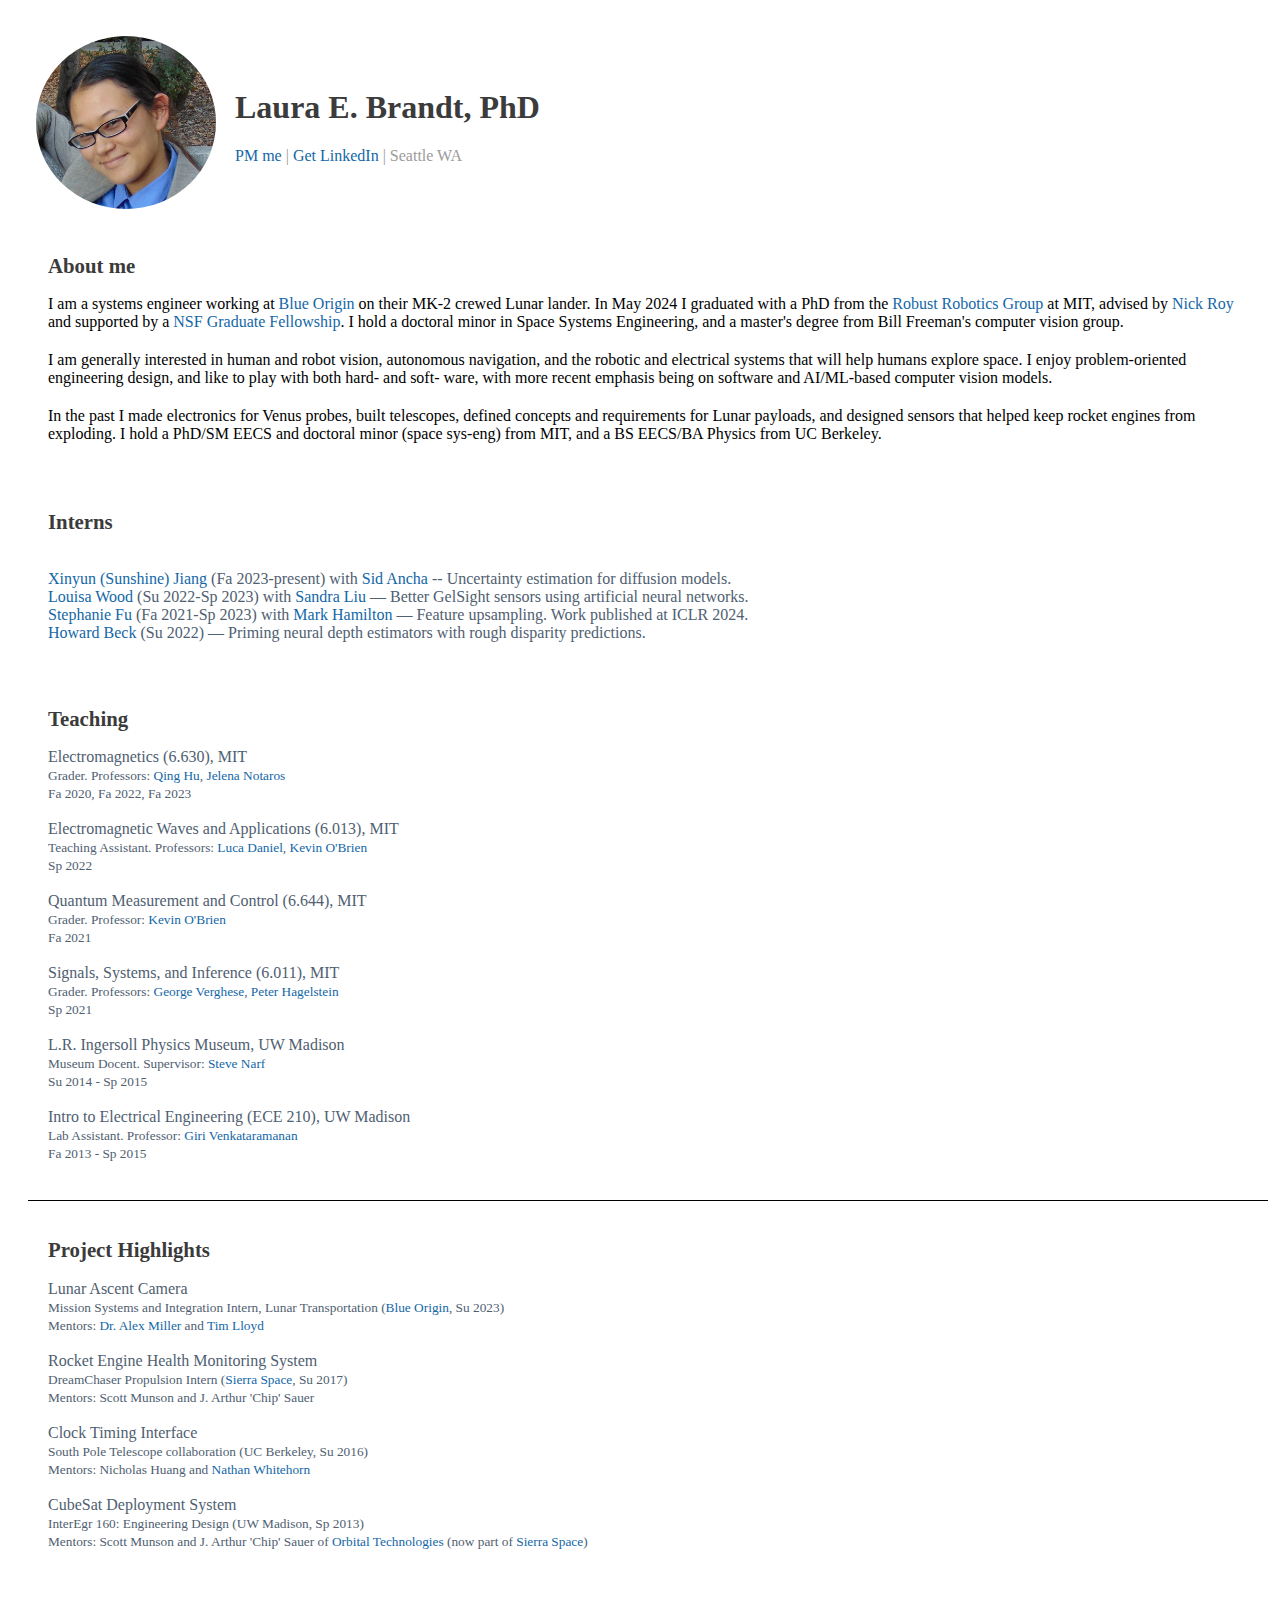
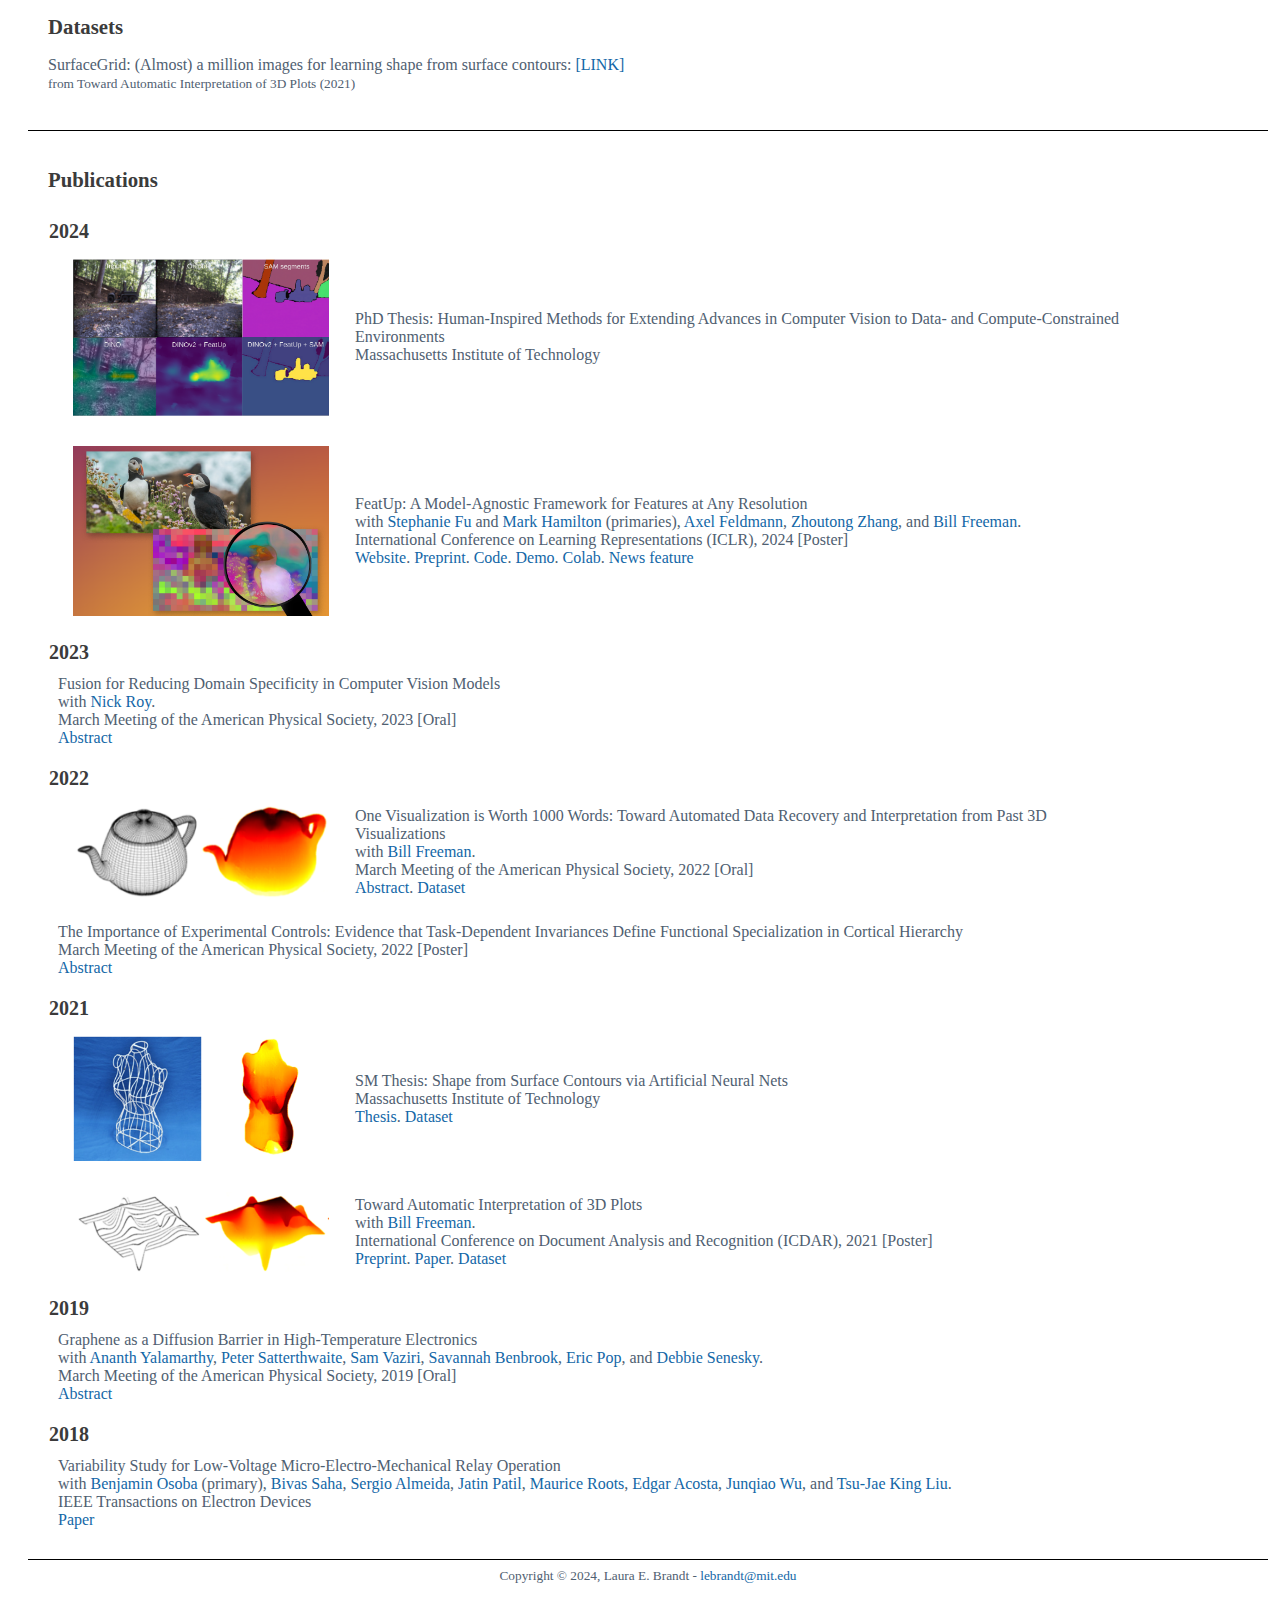
==== commit 3e71a44d: "Reorganisation cont." ====
--- a/index.html
+++ b/index.html
@@ -52,12 +52,10 @@
 	I hold a PhD/SM EECS and doctoral minor (space sys-eng) from MIT, and a BS EECS/BA Physics from UC Berkeley.
 	</p></div>
 	
-	<hr>
-
 	<div class="section_div" id="urops">
 		<h2>Interns</h2>
 
-		<span style="font-size: 10pt;">
+		<span style="font-size: 12pt;">
 			<br><a href="https://www.linkedin.com/in/sunshine-xinyun-jiang-6449521a4/">Xinyun (Sunshine) Jiang</a> (Fa 2023-present) with <a href="https://siddancha.github.io/">Sid Ancha</a> -- Uncertainty estimation for diffusion models.
 			<br><a href="https://www.linkedin.com/in/louisa-wood-046b38193/">Louisa Wood</a> (Su 2022-Sp 2023) with <a href="https://www.csail.mit.edu/person/sandra-liu">Sandra Liu</a> — Better GelSight sensors using artificial neural networks.
 			<br><a href="https://stephanie-fu.github.io/">Stephanie Fu</a> (Fa 2021-Sp 2023) with <a href="https://mhamilton.net/">Mark Hamilton</a>  — Feature upsampling. Work published at ICLR 2024.
@@ -65,8 +63,6 @@
 		</span>
 	</div>
 
-	<hr>
-
 	<div class="section_div" id="teaching">
 		<h2>Teaching</h2>
 		
@@ -154,6 +150,18 @@
 		<span style="font-size: 10pt;">
 			InterEgr 160: Engineering Design (UW Madison, Sp 2013)<br>
 			Mentors: Scott Munson and J. Arthur 'Chip' Sauer of <a href="https://www.linkedin.com/company/orbital-technologies/">Orbital Technologies</a> (now part of <a href="https://www.sierraspace.com/">Sierra Space</a>)<br><br>
+		</span>
+	</div>
+
+	<div class="section_div" id="dsets">
+		<h2>Datasets</h2>
+
+		<span style="font-size: 12pt;">
+			<b>SurfaceGrid: (Almost) a million images for learning shape from surface contours</b>: 
+			<a href="https://lebrandt.github.io/surface_grid.html">[LINK]</a><br>
+		</span>
+		<span style="font-size: 10pt;">
+			from Toward Automatic Interpretation of 3D Plots (2021)<br><br>
 		</span>
 	</div>
 
@@ -300,20 +308,6 @@
 	</div>
 	
 	<hr>
-
-	<div class="section_div" id="dsets">
-		<h2>Datasets</h2>
-
-		<span style="font-size: 12pt;">
-			<b>SurfaceGrid: (Almost) a million images for learning shape from surface contours</b>: 
-			<a href="https://lebrandt.github.io/surface_grid.html">[LINK]</a><br>
-		</span>
-		<span style="font-size: 10pt;">
-			from Toward Automatic Interpretation of 3D Plots (2021)<br><br>
-		</span>
-	</div>
-	
-	<hr>
 	
 	<div style="font-size: 10pt; text-align: center;">
 		Copyright © 2024, Laura E. Brandt - <a href="mailto:lebrandt@mit.edu">lebrandt@mit.edu</a>
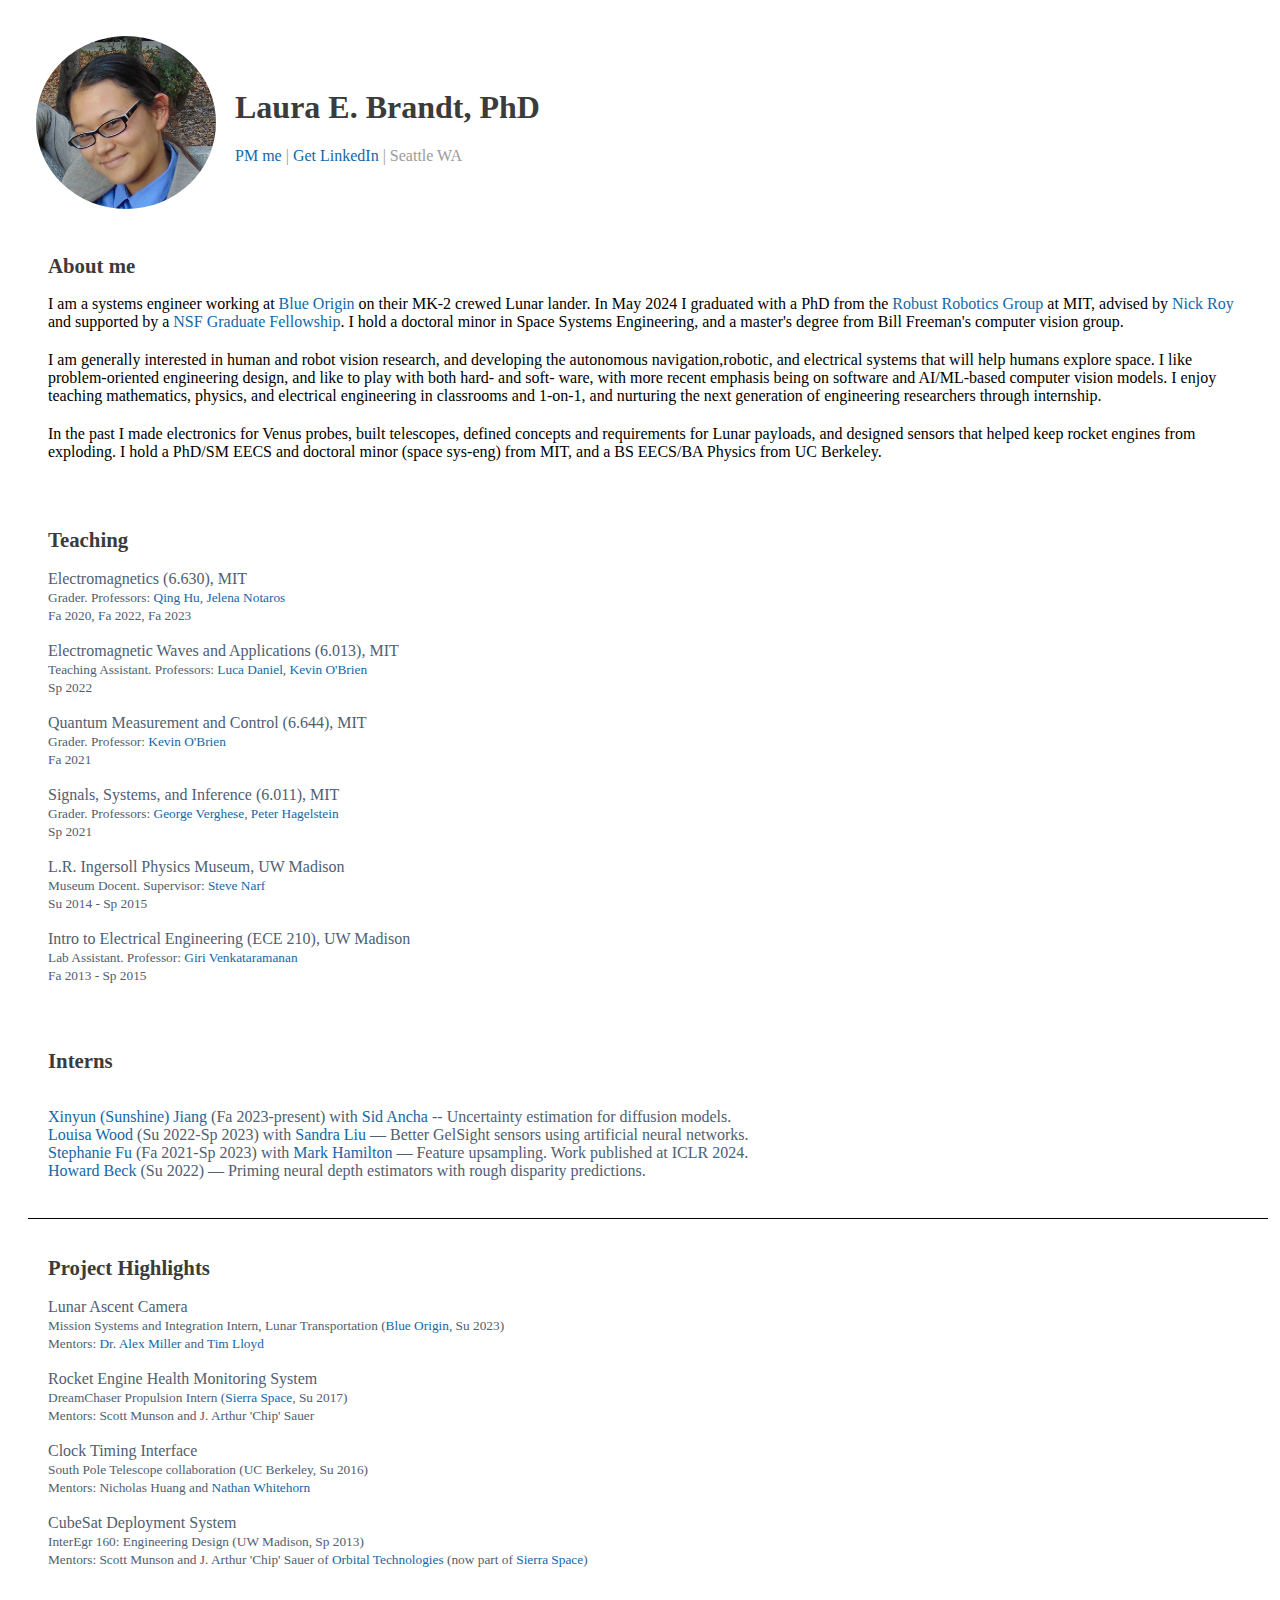
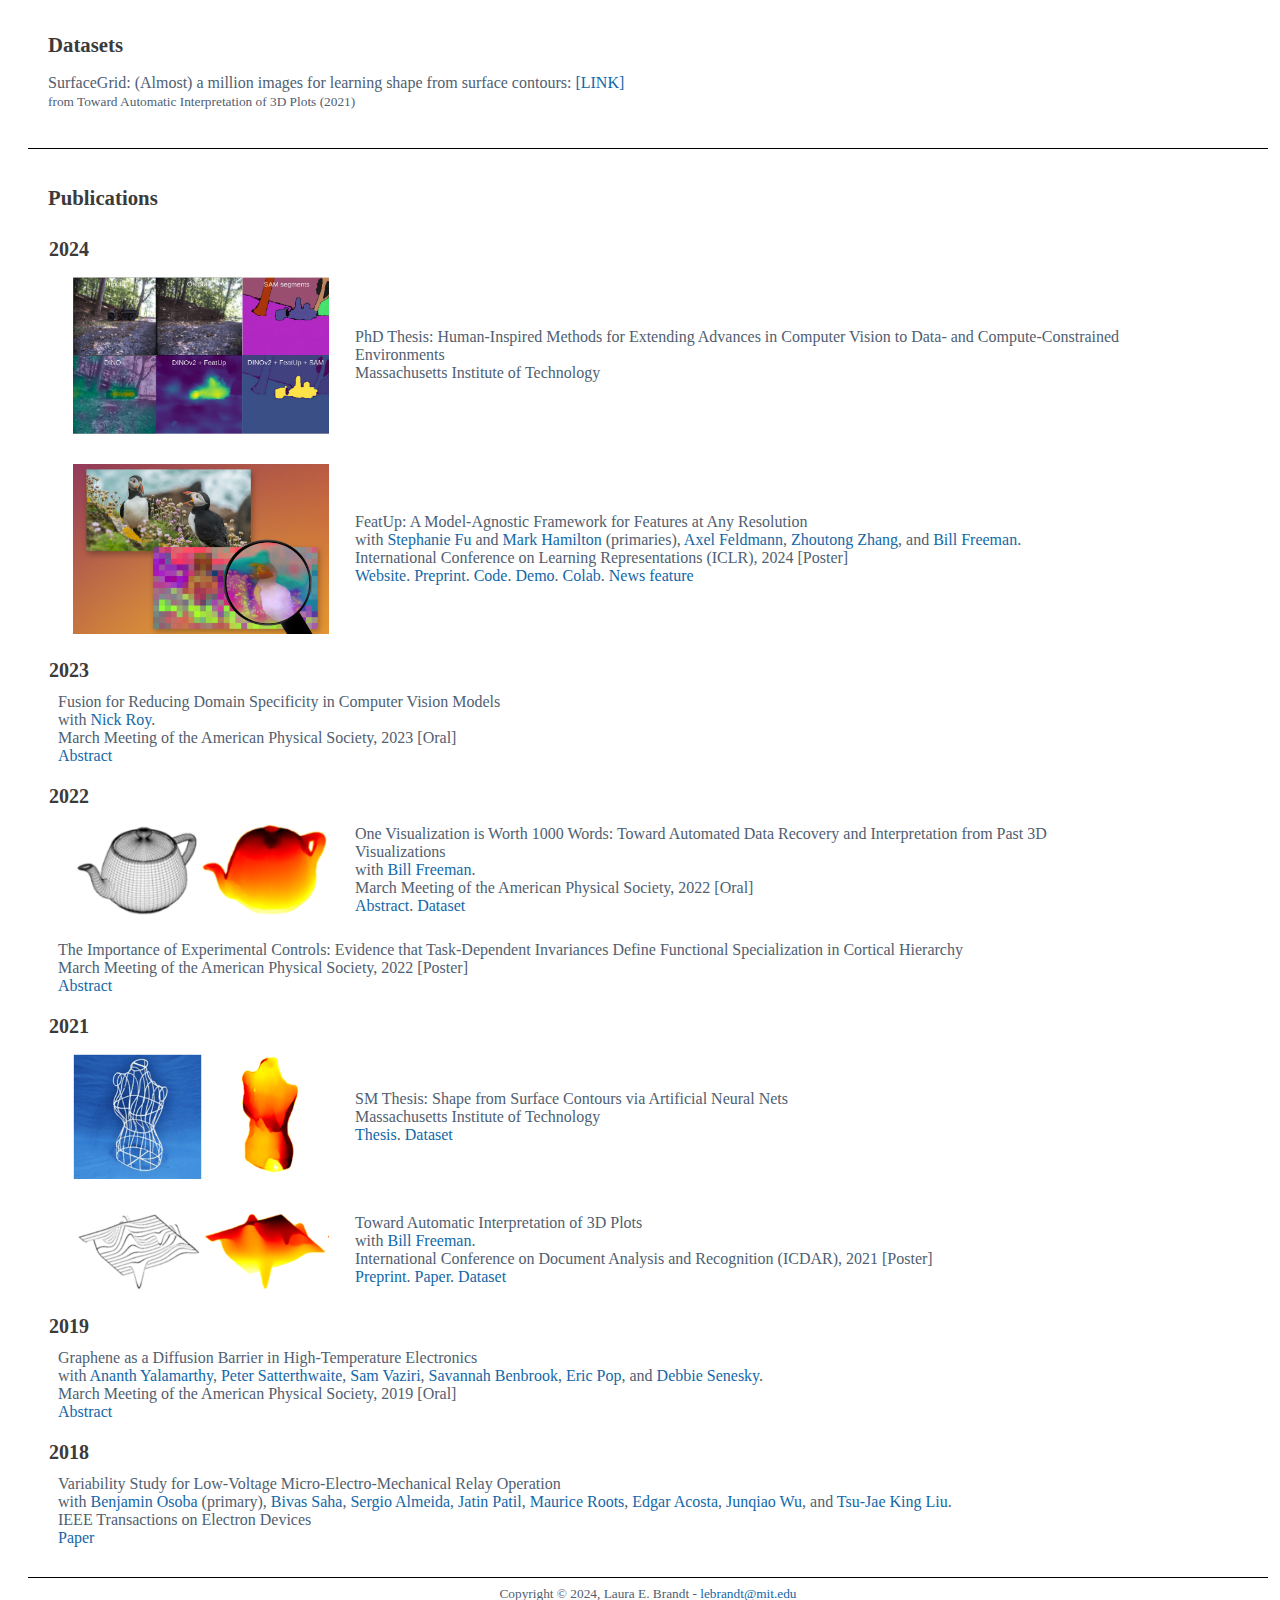
==== commit bbfa9a09: "Update bio." ====
--- a/index.html
+++ b/index.html
@@ -43,15 +43,67 @@
 	In May 2024 I graduated with a PhD from the <a href="https://groups.csail.mit.edu/rrg/">Robust Robotics Group</a> at MIT,
 	advised by <a href="https://aeroastro.mit.edu/people/nicholas-roy/">Nick Roy</a> and supported by a <a href="https://www.nsfgrfp.org/">NSF Graduate Fellowship</a>.
 	I hold a doctoral minor in Space Systems Engineering, and a master's degree from Bill Freeman's computer vision group.
-	
 	</p><p>
-	I am generally interested in human and robot vision, autonomous navigation, and the robotic and electrical systems that will help humans explore space.
-	I enjoy problem-oriented engineering design, and like to play with both hard- and soft- ware, with more recent emphasis being on software and AI/ML-based computer vision models.
+	I am generally interested in human and robot vision research, and developing the autonomous navigation,robotic, and electrical systems that will help humans explore space.
+	I like problem-oriented engineering design, and like to play with both hard- and soft- ware, with more recent emphasis being on software and AI/ML-based computer vision models.
+	I enjoy teaching mathematics, physics, and electrical engineering in classrooms and 1-on-1, and nurturing the next generation of engineering researchers through internship.
 	</p><p>
 	In the past I made electronics for Venus probes, built telescopes, defined concepts and requirements for Lunar payloads, and designed sensors that helped keep rocket engines from exploding.
 	I hold a PhD/SM EECS and doctoral minor (space sys-eng) from MIT, and a BS EECS/BA Physics from UC Berkeley.
 	</p></div>
-	
+
+	<div class="section_div" id="teaching">
+		<h2>Teaching</h2>
+		
+		<span style="font-size: 12pt;">
+			<b>Electromagnetics (6.630)</b>, MIT<br>
+		</span>
+		<span style="font-size: 10pt;">
+				Grader. Professors: <a href="https://www.rle.mit.edu/people/directory/qing-hu/">Qing Hu</a>, <a href="https://web.mit.edu/notaros/www/team.html/">Jelena Notaros</a><br>
+				Fa 2020, Fa 2022, Fa 2023<br><br>
+		</span>
+
+		<span style="font-size: 12pt;">
+			<b>Electromagnetic Waves and Applications (6.013)</b>, MIT
+		</span>
+		<span style="font-size: 10pt;">
+				<br>Teaching Assistant. Professors: <a href="https://www.eecs.mit.edu/people/luca-daniel/">Luca Daniel</a>, <a href="https://qce.mit.edu/people.html">Kevin O'Brien</a>
+				<br>Sp 2022<br><br>
+		</span>
+		
+		<span style="font-size: 12pt;">
+			<b>Quantum Measurement and Control (6.644)</b>, MIT<br>
+		</span>
+		<span style="font-size: 10pt;">
+				Grader. Professor: <a href="https://qce.mit.edu/people.html">Kevin O'Brien</a><br>
+				Fa 2021<br><br>
+		</span>
+		
+		<span style="font-size: 12pt;">
+			<b>Signals, Systems, and Inference (6.011)</b>, MIT<br>
+		</span>
+		<span style="font-size: 10pt;">
+				Grader. Professors: <a href="https://www.rle.mit.edu/bio-verghese/">George Verghese</a>, <a href="https://www.rle.mit.edu/people/directory/peter-hagelstein/">Peter Hagelstein</a><br>
+				Sp 2021<br><br>
+		</span>
+		
+		<span style="font-size: 12pt;">
+			<b>L.R. Ingersoll Physics Museum</b>, UW Madison<br>
+		</span>
+		<span style="font-size: 10pt;">
+				Museum Docent. Supervisor: <a href="https://www.linkedin.com/in/steve-narf-b4662939">Steve Narf</a><br>
+				Su 2014 - Sp 2015<br><br>
+		</span>
+		
+		<span style="font-size: 12pt;">
+			<b>Intro to Electrical Engineering (ECE 210)</b>, UW Madison<br>
+		</span>
+		<span style="font-size: 10pt;">
+				Lab Assistant. Professor: <a href="https://directory.engr.wisc.edu/ece/faculty/venkataramanan_giri">Giri Venkataramanan</a><br>
+				Fa 2013 - Sp 2015<br><br>
+		</span>
+	</div>
+
 	<div class="section_div" id="urops">
 		<h2>Interns</h2>
 
@@ -60,58 +112,6 @@
 			<br><a href="https://www.linkedin.com/in/louisa-wood-046b38193/">Louisa Wood</a> (Su 2022-Sp 2023) with <a href="https://www.csail.mit.edu/person/sandra-liu">Sandra Liu</a> — Better GelSight sensors using artificial neural networks.
 			<br><a href="https://stephanie-fu.github.io/">Stephanie Fu</a> (Fa 2021-Sp 2023) with <a href="https://mhamilton.net/">Mark Hamilton</a>  — Feature upsampling. Work published at ICLR 2024.
 			<br><a href="https://github.com/howard-beck">Howard Beck</a> (Su 2022) — Priming neural depth estimators with rough disparity predictions.<br><br>
-		</span>
-	</div>
-
-	<div class="section_div" id="teaching">
-		<h2>Teaching</h2>
-		
-		<span style="font-size: 12pt;">
-			<b>Electromagnetics (6.630)</b>, MIT<br>
-		</span>
-		<span style="font-size: 10pt;">
-				Grader. Professors: <a href="https://www.rle.mit.edu/people/directory/qing-hu/">Qing Hu</a>, <a href="https://web.mit.edu/notaros/www/team.html/">Jelena Notaros</a><br>
-				Fa 2020, Fa 2022, Fa 2023<br><br>
-		</span>
-
-		<span style="font-size: 12pt;">
-			<b>Electromagnetic Waves and Applications (6.013)</b>, MIT
-		</span>
-		<span style="font-size: 10pt;">
-				<br>Teaching Assistant. Professors: <a href="https://www.eecs.mit.edu/people/luca-daniel/">Luca Daniel</a>, <a href="https://qce.mit.edu/people.html">Kevin O'Brien</a>
-				<br>Sp 2022<br><br>
-		</span>
-		
-		<span style="font-size: 12pt;">
-			<b>Quantum Measurement and Control (6.644)</b>, MIT<br>
-		</span>
-		<span style="font-size: 10pt;">
-				Grader. Professor: <a href="https://qce.mit.edu/people.html">Kevin O'Brien</a><br>
-				Fa 2021<br><br>
-		</span>
-		
-		<span style="font-size: 12pt;">
-			<b>Signals, Systems, and Inference (6.011)</b>, MIT<br>
-		</span>
-		<span style="font-size: 10pt;">
-				Grader. Professors: <a href="https://www.rle.mit.edu/bio-verghese/">George Verghese</a>, <a href="https://www.rle.mit.edu/people/directory/peter-hagelstein/">Peter Hagelstein</a><br>
-				Sp 2021<br><br>
-		</span>
-		
-		<span style="font-size: 12pt;">
-			<b>L.R. Ingersoll Physics Museum</b>, UW Madison<br>
-		</span>
-		<span style="font-size: 10pt;">
-				Museum Docent. Supervisor: <a href="https://www.linkedin.com/in/steve-narf-b4662939">Steve Narf</a><br>
-				Su 2014 - Sp 2015<br><br>
-		</span>
-		
-		<span style="font-size: 12pt;">
-			<b>Intro to Electrical Engineering (ECE 210)</b>, UW Madison<br>
-		</span>
-		<span style="font-size: 10pt;">
-				Lab Assistant. Professor: <a href="https://directory.engr.wisc.edu/ece/faculty/venkataramanan_giri">Giri Venkataramanan</a><br>
-				Fa 2013 - Sp 2015<br><br>
 		</span>
 	</div>
 
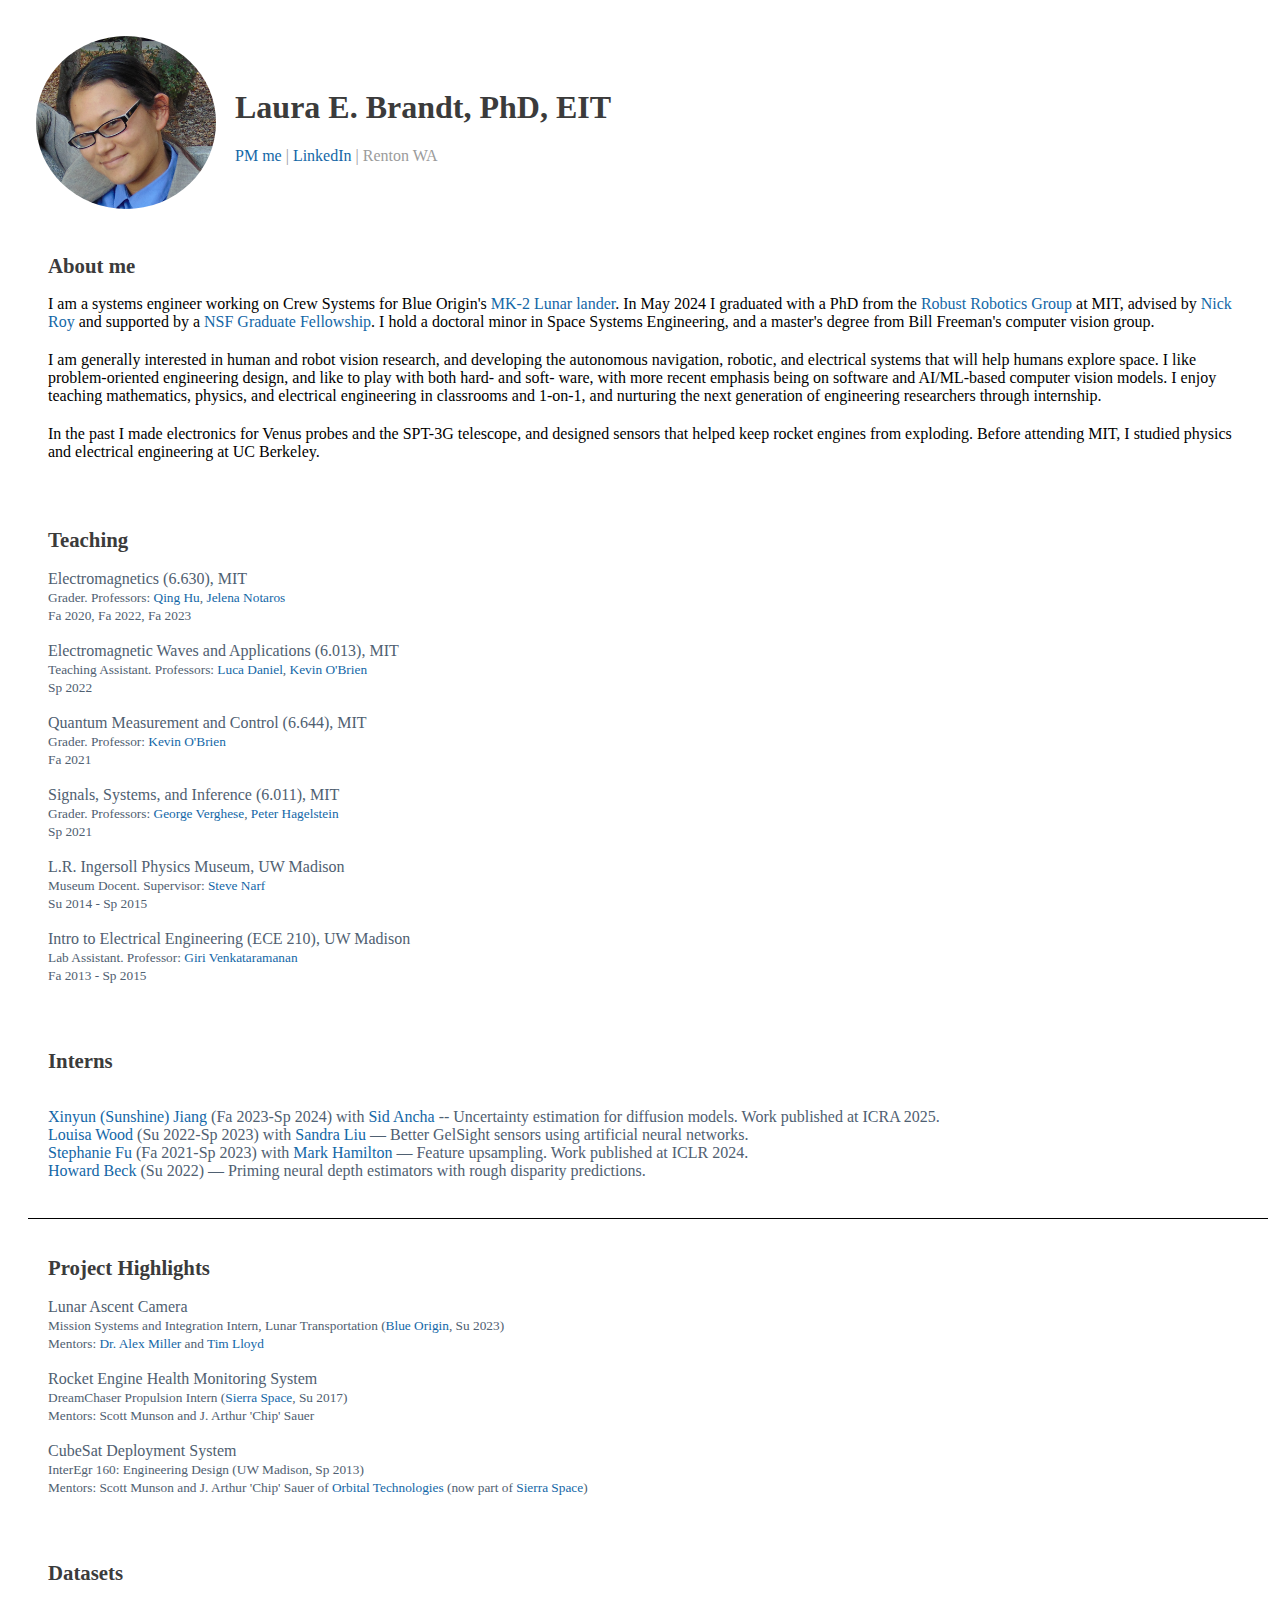
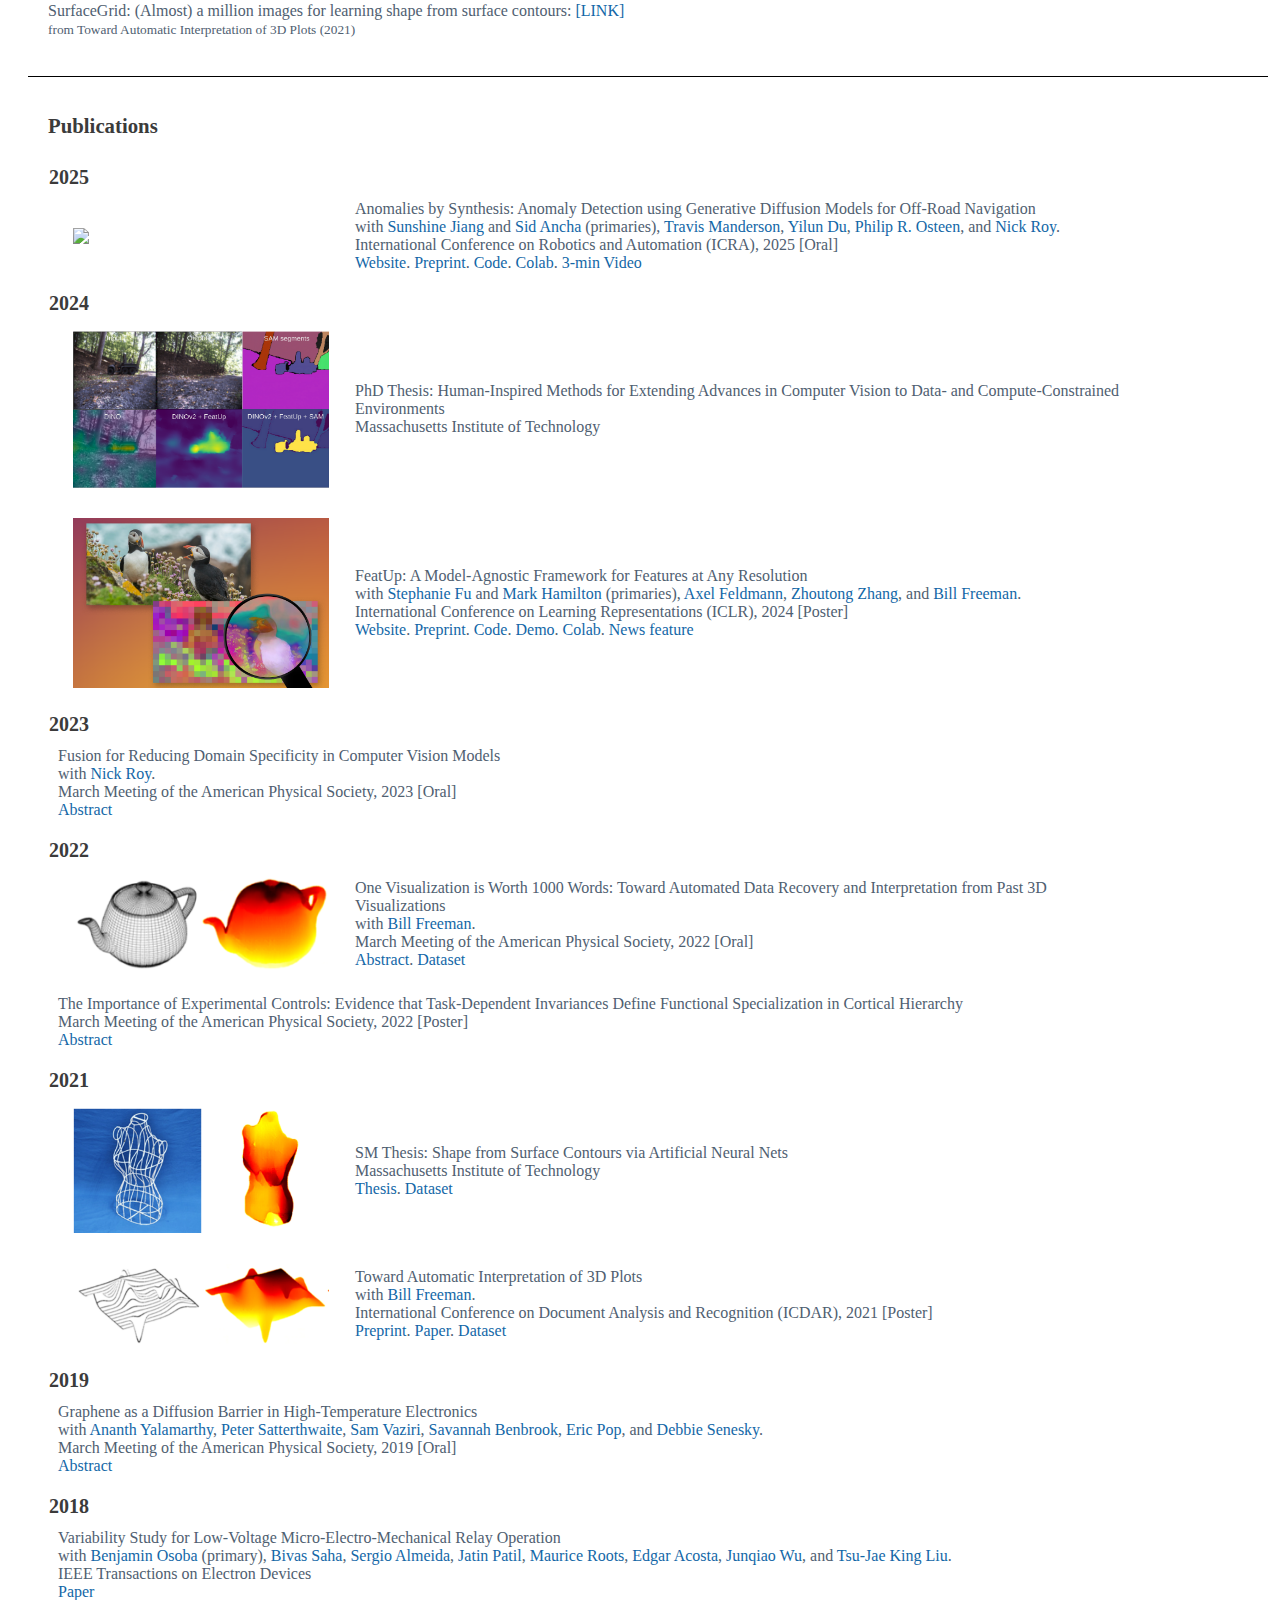
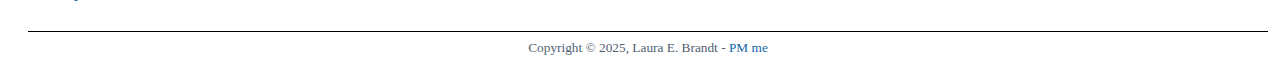
==== commit 0d8beb03: "Add ICRA 2025 paper." ====
--- a/index.html
+++ b/index.html
@@ -25,10 +25,10 @@
 			<td>
 				<div id="DocInfo">
 					<br>
-					<h1>Laura E. Brandt, PhD</h1>
-					<a href="mailto:drlebrandt@pm.me">PM me</a> |
-					<a href="https://www.linkedin.com/in/lauraebrandt/">Get LinkedIn</a> | 
-					Seattle WA
+					<h1>Laura E. Brandt, PhD, EIT</h1>
+					<a href="mailto:lebrandt0@pm.me">PM me</a> |
+					<a href="https://www.linkedin.com/in/lauraebrandt/">LinkedIn</a> | 
+					Renton WA
 				</div>
 				<br>
 			</td>
@@ -39,17 +39,17 @@
 	<div class="section_div" id="about" style="white-space: normal">
 	<h2>About me</h2>
 	<p> 
-	I am a systems engineer working at <a href="https://www.blueorigin.com/about-blue/">Blue Origin</a> on their MK-2 crewed Lunar lander.
+	I am a systems engineer working on Crew Systems for Blue Origin's <a href="https://www.blueorigin.com/blue-moon">MK-2 Lunar lander</a>.
 	In May 2024 I graduated with a PhD from the <a href="https://groups.csail.mit.edu/rrg/">Robust Robotics Group</a> at MIT,
 	advised by <a href="https://aeroastro.mit.edu/people/nicholas-roy/">Nick Roy</a> and supported by a <a href="https://www.nsfgrfp.org/">NSF Graduate Fellowship</a>.
 	I hold a doctoral minor in Space Systems Engineering, and a master's degree from Bill Freeman's computer vision group.
 	</p><p>
-	I am generally interested in human and robot vision research, and developing the autonomous navigation,robotic, and electrical systems that will help humans explore space.
+	I am generally interested in human and robot vision research, and developing the autonomous navigation, robotic, and electrical systems that will help humans explore space.
 	I like problem-oriented engineering design, and like to play with both hard- and soft- ware, with more recent emphasis being on software and AI/ML-based computer vision models.
 	I enjoy teaching mathematics, physics, and electrical engineering in classrooms and 1-on-1, and nurturing the next generation of engineering researchers through internship.
 	</p><p>
-	In the past I made electronics for Venus probes, built telescopes, defined concepts and requirements for Lunar payloads, and designed sensors that helped keep rocket engines from exploding.
-	I hold a PhD/SM EECS and doctoral minor (space sys-eng) from MIT, and a BS EECS/BA Physics from UC Berkeley.
+	In the past I made electronics for Venus probes and the SPT-3G telescope, and designed sensors that helped keep rocket engines from exploding.
+	Before attending MIT, I studied physics and electrical engineering at UC Berkeley.
 	</p></div>
 
 	<div class="section_div" id="teaching">
@@ -108,7 +108,7 @@
 		<h2>Interns</h2>
 
 		<span style="font-size: 12pt;">
-			<br><a href="https://www.linkedin.com/in/sunshine-xinyun-jiang-6449521a4/">Xinyun (Sunshine) Jiang</a> (Fa 2023-present) with <a href="https://siddancha.github.io/">Sid Ancha</a> -- Uncertainty estimation for diffusion models.
+			<br><a href="https://www.linkedin.com/in/sunshine-xinyun-jiang-6449521a4/">Xinyun (Sunshine) Jiang</a> (Fa 2023-Sp 2024) with <a href="https://siddancha.github.io/">Sid Ancha</a> -- Uncertainty estimation for diffusion models. Work published at ICRA 2025.
 			<br><a href="https://www.linkedin.com/in/louisa-wood-046b38193/">Louisa Wood</a> (Su 2022-Sp 2023) with <a href="https://www.csail.mit.edu/person/sandra-liu">Sandra Liu</a> — Better GelSight sensors using artificial neural networks.
 			<br><a href="https://stephanie-fu.github.io/">Stephanie Fu</a> (Fa 2021-Sp 2023) with <a href="https://mhamilton.net/">Mark Hamilton</a>  — Feature upsampling. Work published at ICLR 2024.
 			<br><a href="https://github.com/howard-beck">Howard Beck</a> (Su 2022) — Priming neural depth estimators with rough disparity predictions.<br><br>
@@ -135,14 +135,6 @@
 			DreamChaser Propulsion Intern (<a href="https://www.sierraspace.com/">Sierra Space</a>, Su 2017)<br>
 			Mentors: Scott Munson and J. Arthur 'Chip' Sauer<br><br>
 		</span>
-		
-		<span style="font-size: 12pt;">
-			<b>Clock Timing Interface</b><br>
-		</span>
-		<span style="font-size: 10pt;">
-			South Pole Telescope collaboration (UC Berkeley, Su 2016)<br>
-			Mentors: Nicholas Huang and <a href="https://www.pa.ucla.edu/faculty-websites/whitehorn.html_back">Nathan Whitehorn</a><br><br>
-		</span>
 
 		<span style="font-size: 12pt;">
 			<b>CubeSat Deployment System</b><br>
@@ -169,6 +161,25 @@
 		
 	<div class="section_div" id="papers">
 		<h2>Publications</h2>
+
+		<table class="pub_table">
+		<tbody>
+			<tr><td class="year_heading">2025</td></tr>
+			<tr>
+				<td class="pub_td1"><div class="teaser_img_div"><a><img class="teaser_img" src="index_files/anombysynth.png"></a></div></td>
+				<td class="pub_td2">
+					<b>Anomalies by Synthesis: Anomaly Detection using Generative Diffusion Models for Off-Road Navigation</b>
+					<br>with <a href="https://www.linkedin.com/in/sunshine-xinyun-jiang-6449521a4">Sunshine Jiang</a> and <a href="https://siddancha.github.io/">Sid Ancha</a> (primaries), <a href="https://www.cim.mcgill.ca/~travism/">Travis Manderson</a>, <a href="https://yilundu.github.io/">Yilun Du</a>, <a href="https://scholar.google.com/citations?user=IcbuLWkAAAAJ">Philip R. Osteen</a>, and <a href="https://aeroastro.mit.edu/people/nicholas-roy/">Nick Roy</a>.
+					<br>International Conference on Robotics and Automation (ICRA), 2025 [Oral]
+					<br><a href="https://siddancha.github.io/anomalies-by-diffusion-synthesis/">Website</a>. 
+					<a href="https://siddancha.github.io/anomalies-by-diffusion-synthesis/paper.pdf">Preprint</a>. 
+					<a href="https://github.com/siddancha/anomalies-by-diffusion-synthesis">Code</a>. 
+					<a href="https://colab.research.google.com/drive/1JGfaqFqt62g82Sgz8nc-wjAMsJY-3Faa">Colab</a>. 
+					<a href="https://youtu.be/ZmuKoiwb4Vo">3-min Video</a>
+				</td>
+			</tr>
+		</tbody>
+		</table>
 
 		<table class="pub_table">
 		<tbody>
@@ -232,9 +243,7 @@
 		<tbody>
 			<tr>
 				<td class="pub_td2">
-					<b>The Importance of Experimental Controls: Evidence that 
-Task-Dependent Invariances Define Functional Specialization in Cortical 
-Hierarchy</b>
+					<b>The Importance of Experimental Controls: Evidence that Task-Dependent Invariances Define Functional Specialization in Cortical Hierarchy</b>
 					<br>March Meeting of the American Physical Society, 2022 [Poster]
 					<br><a href="https://meetings.aps.org/Meeting/MAR22/Session/N00.302">Abstract</a>
 				</td>
@@ -310,7 +319,7 @@
 	<hr>
 	
 	<div style="font-size: 10pt; text-align: center;">
-		Copyright © 2024, Laura E. Brandt - <a href="mailto:lebrandt@mit.edu">lebrandt@mit.edu</a>
+		Copyright © 2025, Laura E. Brandt - <a href="mailto:lebrandt0@pm.me">PM me</a>
 	</div>
 	
 	</div>
